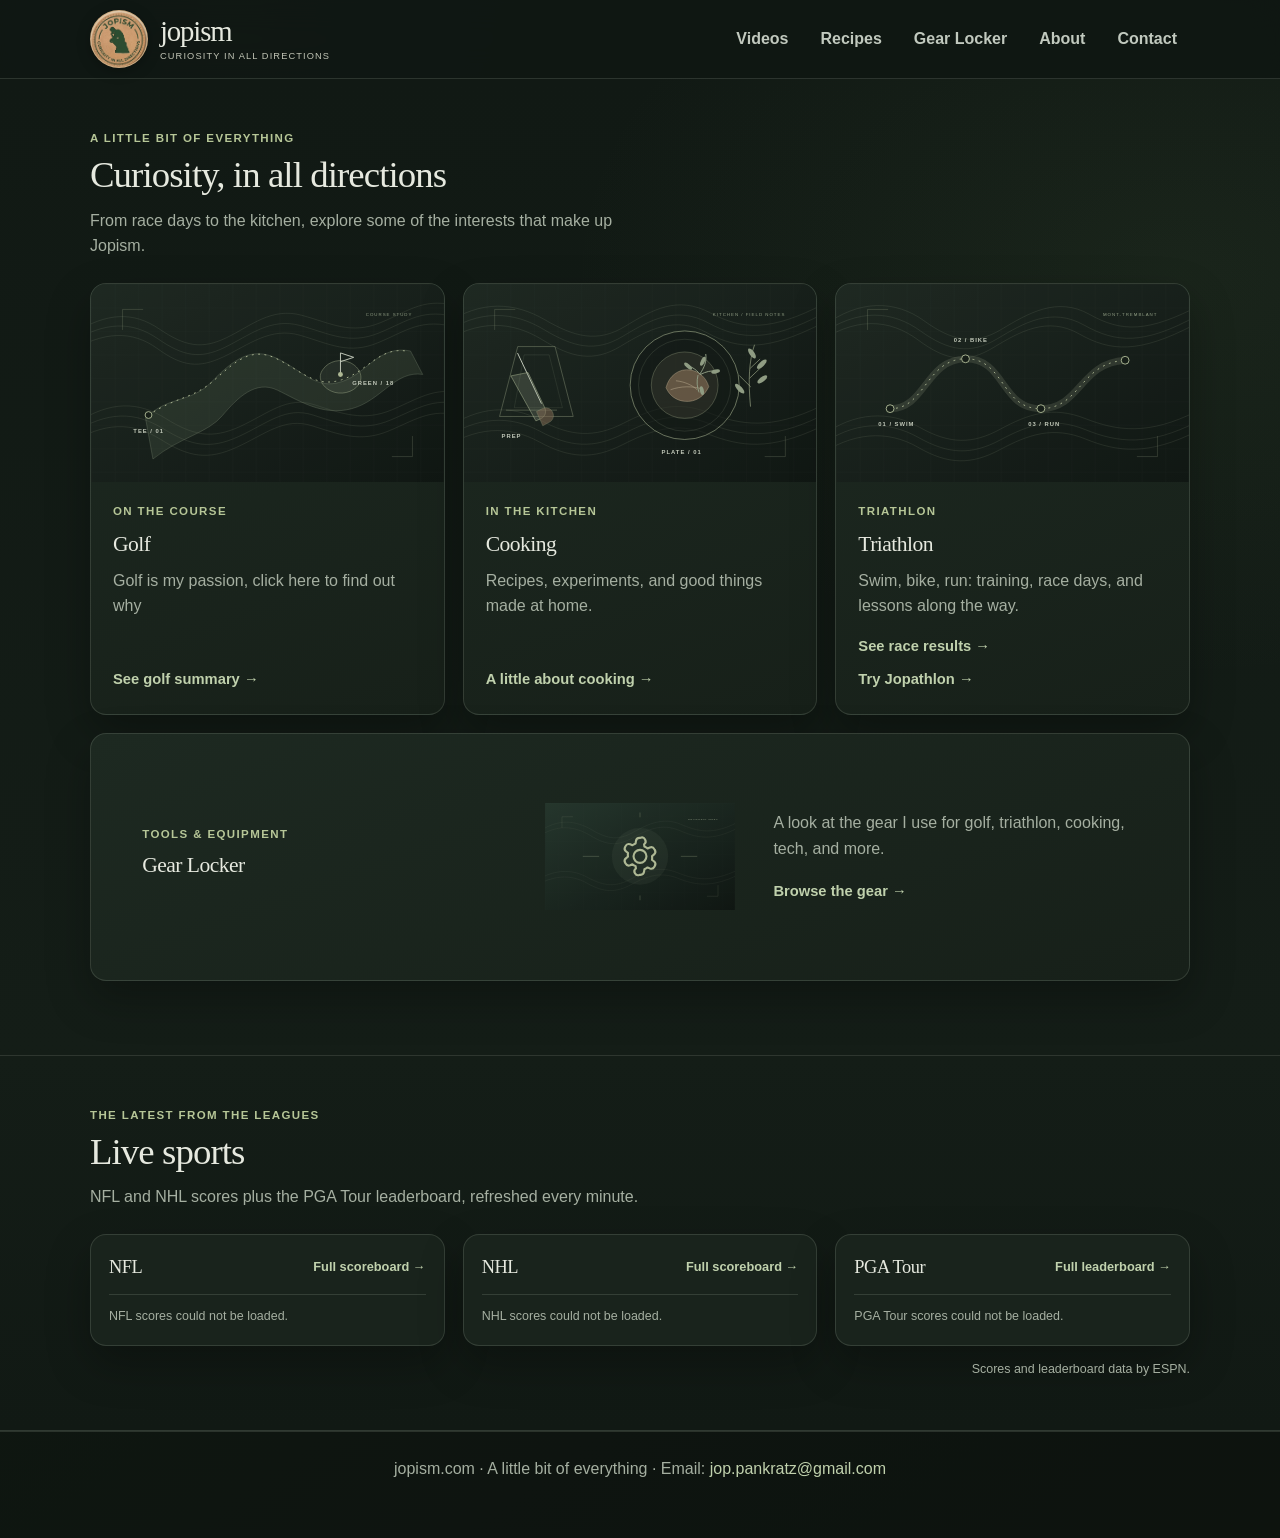
==== index.html @ b0bb4417 "u" ====
<!DOCTYPE html>
<html lang="en">
  <head>
    <meta charset="UTF-8" />
    <meta name="viewport" content="width=device-width, initial-scale=1.0" />
    <title>Jopism — A little bit of everything</title>
    <meta
      name="description"
      content="Musings, experiments, and whatever comes next from Jop."
    />
    <link rel="stylesheet" href="styles.css" />
    <link rel="icon" href="media/branding/jopism-favicon.svg" type="image/svg+xml" />
    <script src="script.js" defer></script>
  </head>
  <body>
    <a class="skip-link" href="#home">Skip to content</a>
    <header class="site-header">
      <div class="container header-inner">
        <a class="brand" href="index.html">
          <img
            class="brand-image"
            src="media/branding/jopism-mark.png"
            alt=""
          />
          <span class="brand-signature">
            <span class="brand-name">jopism</span>
            <span class="brand-byline">Curiosity in all directions</span>
          </span>
        </a>
        <nav class="top-nav" aria-label="Main navigation">
          <a href="videos.html">Videos</a>
          <a href="cookbook/index.html">Recipes</a>
          <a href="the_gear_locker.html">Gear Locker</a>
          <a href="page.html?slug=about">About</a>
          <a href="mailto:jop.pankratz@gmail.com">Contact</a>
        </nav>
      </div>
    </header>

    <main id="home">
      <section id="interests" class="section interests-section" aria-labelledby="interests-heading">
        <div class="container">
          <div class="section-heading">
            <p class="eyebrow">A little bit of everything</p>
            <h2 id="interests-heading">Curiosity, in all directions</h2>
            <p class="intro-copy">
              From race days to the kitchen, explore some of the interests that make up Jopism.
            </p>
          </div>
          <div class="interest-grid">
            <a class="interest-card interest-golf" href="#golf-activities">
              <img class="interest-card-image" src="media/interests/golf.svg" alt="" loading="lazy" decoding="async">
              <div class="interest-card-content">
                <p class="interest-label">On the course</p>
                <h3>Golf</h3>
                <p>Golf is my passion, click here to find out why</p>
                <span class="interest-link">See golf summary <span aria-hidden="true">→</span></span>
              </div>
            </a>
            <a class="interest-card interest-cooking" href="#cooking">
              <img class="interest-card-image" src="media/interests/cooking.svg" alt="" loading="lazy" decoding="async">
              <div class="interest-card-content">
                <p class="interest-label">In the kitchen</p>
                <h3>Cooking</h3>
                <p>Recipes, experiments, and good things made at home.</p>
                <span class="interest-link">A little about cooking <span aria-hidden="true">→</span></span>
              </div>
            </a>
            <article class="interest-card interest-triathlon">
              <img class="interest-card-image" src="media/interests/triathlon.svg" alt="" loading="lazy" decoding="async">
              <div class="interest-card-content">
                <p class="interest-label">Triathlon</p>
                <h3>Triathlon</h3>
                <p>Swim, bike, run: training, race days, and lessons along the way.</p>
                <div class="interest-card-actions">
                  <a class="interest-link" href="#triathlon-results">See race results <span aria-hidden="true">→</span></a>
                  <a class="interest-link" href="https://jopathlon.jopism.com/">Try Jopathlon <span aria-hidden="true">→</span></a>
                </div>
              </div>
            </article>
            <a class="interest-card interest-gear interest-gear-wide" href="the_gear_locker.html">
              <div class="interest-gear-heading">
                <p class="interest-label">Tools & equipment</p>
                <h3>Gear Locker</h3>
              </div>
              <img class="interest-card-image" src="media/interests/gear.svg" alt="" loading="lazy" decoding="async">
              <div class="interest-gear-copy">
                <p>A look at the gear I use for golf, triathlon, cooking, tech, and more.</p>
                <span class="interest-link">Browse the gear <span aria-hidden="true">→</span></span>
              </div>
            </a>
          </div>
          <div class="interest-details" aria-live="polite">
            <article id="cooking" class="interest-detail-card">
              <p class="interest-label">In the kitchen</p>
              <h3>Cooking</h3>
              <p>
                A place for recipes I enjoy, things I’m learning to make, and
                kitchen experiments worth repeating.
              </p>
              <a class="cookbook-cta" href="cookbook/index.html">
                <span class="cookbook-cta-icon" aria-hidden="true">
                  <svg viewBox="0 0 32 32" focusable="false">
                    <path d="M5 7.5c4.2-1.6 7.9-1.2 11 1.2v17c-3.1-2.4-6.8-2.8-11-1.2zM27 7.5c-4.2-1.6-7.9-1.2-11 1.2v17c3.1-2.4 6.8-2.8 11-1.2z"/>
                    <path d="M16 8.7v17"/>
                  </svg>
                </span>
                <span class="cookbook-cta-copy">
                  <strong>Browse the cookbook</strong>
                  <span>Explore recipes, ingredients, and cooking notes</span>
                </span>
                <span class="cookbook-cta-arrow" aria-hidden="true">→</span>
              </a>
                <p class="stats-source">A few snapshots from meals and kitchen experiments.</p>
              <h4>Meal photos</h4>
              <div class="meal-photo-grid" aria-label="Meal photo gallery">
                <figure>
                  <img src="media/meals/meal-01.jpg" alt="Several small dishes arranged on a black serving plate." loading="lazy" decoding="async">
                </figure>
                <figure>
                  <img src="media/meals/meal-03.jpg" alt="A small appetizer with a garnish and crisp pieces." loading="lazy" decoding="async">
                </figure>
                <figure>
                  <img src="media/meals/meal-04.jpg" alt="Fresh oysters served with lemon and sauce." loading="lazy" decoding="async">
                </figure>
                <figure>
                  <img src="media/meals/meal-05.jpg" alt="Several plated entrees prepared for a group." loading="lazy" decoding="async">
                </figure>
                <figure>
                  <img src="media/meals/meal-07.jpg" alt="A plated main course with pasta and vegetables." loading="lazy" decoding="async">
                </figure>
                <figure>
                  <img src="media/meals/meal-08.jpg" alt="An omelet cut open to show its filling." loading="lazy" decoding="async">
                </figure>
                <figure>
                  <img src="media/meals/meal-09.jpg" alt="Rows of small toast appetizers arranged on serving trays." loading="lazy" decoding="async">
                </figure>
              </div>
            </article>
            <article id="golf-activities" class="interest-detail-card">
              <p class="interest-label">Golf summary</p>
              <h3>My game</h3>
              <div class="golf-handicap" aria-label="Golf handicap">
                <span class="golf-handicap-label">Handicap Index (estimated)</span>
                <strong>8.0</strong>
              </div>
              <p class="stats-source">
                Based on the best 4 differentials from my last 12 rounds, played
                from the white tees.
              </p>
              <a class="arccos-badge" href="https://www.arccosgolf.com/" target="_blank" rel="noopener noreferrer">
                <span class="arccos-badge-label">Tracked with</span>
                <strong>Arccos Golf</strong>
                <span aria-hidden="true">→</span>
              </a>
              <p class="stats-source">
                I use Arccos smart sensors and its AI caddie on every round.
                Strokes gained (SG) compares each part of my game to a scratch
                golfer: Driving, Approach, Short game, and Putting.
              </p>
              <ul id="golf-round-list" class="golf-round-list" aria-live="polite"></ul>
              <p id="golf-round-error" class="stats-source" role="status"></p>
            </article>
            <article id="triathlon-results" class="interest-detail-card">
              <p class="interest-label">Race results</p>
              <h3>Triathlon</h3>
              <div class="race-results-grid">
                <section class="race-results-group" aria-labelledby="race-5150-heading">
                  <h4 id="race-5150-heading" class="race-results-heading">5150 Mont-Tremblant</h4>
                  <ul class="race-result-list">
                    <li class="race-result">
                      <span><strong>2026</strong> · 5150 Mont-Tremblant</span>
                      <strong>3:28:45</strong>
                    </li>
                    <li class="race-result">
                      <span><strong>2023</strong> · 5150 Mont-Tremblant</span>
                      <strong>3:20:58</strong>
                    </li>
                    <li class="race-result">
                      <span><strong>2022</strong> · 5150 Mont-Tremblant</span>
                      <strong>3:32:22</strong>
                    </li>
                    <li class="race-result">
                      <span><strong>2019</strong> · 5150 Mont-Tremblant</span>
                      <strong>3:04:39</strong>
                    </li>
                  </ul>
                </section>
                <section class="race-results-group" aria-labelledby="other-races-heading">
                  <h4 id="other-races-heading" class="race-results-heading">Other races</h4>
                  <ul class="race-result-list">
                    <li class="race-result">
                      <span><strong>2023</strong> · Ottawa Early Bird Sprint</span>
                      <strong>1:27:11</strong>
                    </li>
                    <li class="race-result">
                      <span><strong>2022</strong> · Ottawa Early Bird Sprint</span>
                      <strong>1:27:07</strong>
                    </li>
                  </ul>
                </section>
              </div>
              <p class="stats-source">
                <a href="https://sportstats.one/results/athlete/56041"
                  >View full results on Sportstats <span aria-hidden="true">→</span></a
                >
              </p>
            </article>
          </div>
        </div>
      </section>

      <section class="section sports-scores-section" aria-labelledby="sports-scores-heading">
        <div class="container">
          <div class="section-heading">
            <p class="eyebrow">The latest from the leagues</p>
            <h2 id="sports-scores-heading">Live sports</h2>
            <p class="intro-copy">NFL and NHL scores plus the PGA Tour leaderboard, refreshed every minute.</p>
          </div>
          <div class="sports-score-grid">
            <article class="sports-score-card" data-scoreboard="nfl">
              <div class="sports-score-card-heading">
                <h3>NFL</h3>
                <a href="https://www.espn.com/nfl/scoreboard" target="_blank" rel="noopener noreferrer">Full scoreboard <span aria-hidden="true">→</span></a>
              </div>
              <ul class="sports-score-list" data-score-list></ul>
              <p class="sports-score-status" data-score-status>Loading NFL scores…</p>
            </article>
            <article class="sports-score-card" data-scoreboard="nhl">
              <div class="sports-score-card-heading">
                <h3>NHL</h3>
                <a href="https://www.espn.com/nhl/scoreboard" target="_blank" rel="noopener noreferrer">Full scoreboard <span aria-hidden="true">→</span></a>
              </div>
              <ul class="sports-score-list" data-score-list></ul>
              <p class="sports-score-status" data-score-status>Loading NHL scores…</p>
            </article>
            <article class="sports-score-card" data-scoreboard="pga">
              <div class="sports-score-card-heading">
                <h3>PGA Tour</h3>
                <a href="https://www.espn.com/golf/leaderboard" target="_blank" rel="noopener noreferrer">Full leaderboard <span aria-hidden="true">→</span></a>
              </div>
              <ul class="sports-score-list" data-score-list></ul>
              <p class="sports-score-status" data-score-status>Loading PGA Tour leaderboard…</p>
            </article>
          </div>
          <p class="sports-scores-attribution">Scores and leaderboard data by ESPN.</p>
        </div>
      </section>

    </main>

    <footer id="contact" class="site-footer">
      <div class="container footer-inner">
        <p>jopism.com · A little bit of everything · Email: <a href="mailto:jop.pankratz@gmail.com">jop.pankratz@gmail.com</a></p>
      </div>
    </footer>
  </body>
</html>
---- styles.css ----
:root {
  --bg: #eef1ee;
  --bg-alt: #e5eae5;
  --panel: #ffffff;
  --panel-soft: #f5f7f5;
  --text: #1b2920;
  --muted: #536257;
  --primary: #187a35;
  --primary-strong: #105f29;
  --accent: #2d913f;
  --border: rgba(35, 68, 42, 0.16);
  --shadow: 0 16px 36px rgba(31, 48, 35, 0.1);
}

* {
  box-sizing: border-box;
}

html {
  scroll-behavior: smooth;
}

@media (prefers-reduced-motion: reduce) {
  html {
    scroll-behavior: auto;
  }

  *,
  *::before,
  *::after {
    animation-duration: 0.01ms !important;
    animation-iteration-count: 1 !important;
    scroll-behavior: auto !important;
    transition-duration: 0.01ms !important;
  }
}

body {
  isolation: isolate;
  margin: 0;
  font-family: Arial, Helvetica, sans-serif;
  background:
    radial-gradient(ellipse at 12% 5%, rgba(65, 143, 77, 0.1), transparent 32rem),
    radial-gradient(ellipse at 92% 42%, rgba(58, 126, 70, 0.07), transparent 34rem),
    linear-gradient(145deg, #f3f5f2 0%, #e9eee9 52%, #f2f4f1 100%);
  color: var(--text);
  line-height: 1.6;
}

body::before {
  animation: ambient-drift 36s ease-in-out infinite alternate;
  background-image:
    linear-gradient(rgba(35, 89, 47, 0.025) 1px, transparent 1px),
    linear-gradient(90deg, rgba(35, 89, 47, 0.025) 1px, transparent 1px),
    radial-gradient(ellipse at 70% 15%, rgba(78, 155, 74, 0.07), transparent 38%);
  background-size: 48px 48px, 48px 48px, 100% 100%;
  content: "";
  inset: 0;
  pointer-events: none;
  position: fixed;
  z-index: -1;
}

@keyframes ambient-drift {
  from {
    transform: translate3d(-1%, -1%, 0);
  }

  to {
    transform: translate3d(1%, 1%, 0);
  }
}

:focus-visible {
  outline: 3px solid var(--accent);
  outline-offset: 3px;
}

.skip-link {
  background: var(--accent);
  border-radius: 8px;
  color: #1a1a1a;
  font-weight: 700;
  left: 12px;
  padding: 10px 14px;
  position: fixed;
  top: 12px;
  transform: translateY(-160%);
  z-index: 20;
}

.skip-link:focus {
  transform: translateY(0);
}

img {
  max-width: 100%;
  display: block;
}

.container {
  width: min(1100px, calc(100% - 32px));
  margin: 0 auto;
}

.site-header {
  background: rgba(247, 249, 247, 0.94);
  border-bottom: 1px solid var(--border);
  position: sticky;
  top: 0;
  backdrop-filter: blur(16px);
  z-index: 10;
}

.header-inner {
  align-items: center;
  display: flex;
  flex-direction: column;
  gap: 2px;
  justify-content: center;
  padding: 10px 0 6px;
}

.eyebrow {
  margin: 0 0 6px;
  color: var(--accent);
  text-transform: uppercase;
  letter-spacing: 0.12em;
  font-size: 0.72rem;
  font-weight: 700;
}

h1,
h2,
h3,
p {
  margin-top: 0;
}

h1 {
  margin-bottom: 0;
  font-size: clamp(2rem, 5vw, 3rem);
}

.top-nav {
  display: flex;
  gap: 8px;
  flex-wrap: wrap;
  justify-content: center;
}

.top-nav a {
  align-items: center;
  color: var(--muted);
  display: inline-flex;
  min-height: 44px;
  padding: 4px 12px;
  text-decoration: none;
  font-weight: 600;
  transition: background-color 180ms ease, color 180ms ease;
}

.top-nav a:hover,
.top-nav a[aria-current="page"] {
  background: rgba(36, 132, 56, 0.09);
  border-radius: 999px;
  color: var(--primary);
}

.brand {
  align-items: center;
  display: inline-flex;
  gap: 12px;
  justify-content: center;
  text-decoration: none;
}

.brand-image {
  border: 1px solid rgba(36, 132, 56, 0.28);
  border-radius: 9px;
  box-shadow: 0 0 24px rgba(36, 132, 56, 0.12);
  height: 48px;
  object-fit: cover;
  object-position: center 38%;
  width: 116px;
}

.brand-signature {
  align-items: flex-start;
  display: flex;
  flex-direction: column;
}

.brand-name {
  color: var(--text);
  font-family: Georgia, "Times New Roman", serif;
  font-size: 1.9rem;
  line-height: 1.05;
}

.brand-byline {
  color: var(--primary);
  font-size: 0.58rem;
  letter-spacing: 0.16em;
  line-height: 1.3;
}

.top-nav a:focus-visible {
  color: var(--text);
}

.hero {
  padding: 72px 0 40px;
}

.hero-inner {
  display: grid;
  place-items: center;
}

.hero-copy {
  max-width: 760px;
  text-align: center;
  background: rgba(255, 255, 255, 0.82);
  border: 1px solid var(--border);
  border-radius: 22px;
  padding: 34px 28px;
  box-shadow: var(--shadow);
}

.tag {
  color: var(--primary);
  font-weight: 700;
  text-transform: uppercase;
  letter-spacing: 0.1em;
  font-size: 0.78rem;
}

.hero-copy h2 {
  font-size: clamp(2.2rem, 5vw, 4rem);
  line-height: 1.08;
  margin-bottom: 14px;
}

.hero-copy p {
  color: var(--muted);
  font-size: 1.08rem;
}

.hero-actions {
  display: flex;
  justify-content: center;
  gap: 14px;
  flex-wrap: wrap;
  margin-top: 26px;
}

.button {
  display: inline-block;
  text-decoration: none;
  font-weight: 700;
  border-radius: 999px;
  padding: 14px 22px;
  transition: 0.2s ease;
}

.button.primary {
  background: var(--accent);
  color: #1a1a1a;
}

.button.secondary {
  background: transparent;
  color: var(--text);
  border: 1px solid var(--border);
}

.button:hover {
  transform: translateY(-1px);
}

.section {
  padding: 50px 0;
}

.section.alt {
  background: rgba(220, 227, 221, 0.52);
}

.interests-section {
  background:
    radial-gradient(ellipse at 92% 20%, rgba(99, 151, 75, 0.09), transparent 38rem),
    #f5f7f3;
}

.home-about-card {
  align-items: center;
  background:
    radial-gradient(ellipse at 0% 50%, rgba(54, 145, 66, 0.1), transparent 54%),
    linear-gradient(135deg, #ffffff, #f5f8f5);
  border: 1px solid var(--border);
  border-radius: 20px;
  box-shadow: var(--shadow);
  display: grid;
  gap: clamp(24px, 5vw, 56px);
  grid-template-columns: minmax(140px, 210px) minmax(0, 1fr);
  overflow: hidden;
  padding: clamp(22px, 4vw, 40px);
}

.home-about-card .about-portrait {
  justify-self: center;
  max-width: 210px;
  width: 100%;
}

.home-about-copy h1 {
  font-size: clamp(2rem, 4vw, 3rem);
  line-height: 1.1;
  margin: 0 0 18px;
}

.home-about-copy > p:not(.eyebrow) {
  color: var(--muted);
}

.home-about-copy .interest-link {
  display: inline-block;
  margin-top: 4px;
}

.section-heading {
  margin-bottom: 24px;
}

.section-heading h3 {
  font-size: clamp(1.5rem, 3vw, 2.3rem);
  margin-bottom: 0;
}

.category-grid,
.post-grid {
  display: grid;
  grid-template-columns: repeat(auto-fit, minmax(220px, 1fr));
  gap: 20px;
}

.interest-grid {
  display: grid;
  grid-template-columns: repeat(3, minmax(0, 1fr));
  gap: 18px;
}

.interest-card {
  --interest-accent: #31864a;
  background: linear-gradient(160deg, #fff, #edf5ee);
  border: 1px solid color-mix(in srgb, var(--interest-accent) 24%, white);
  border-radius: 16px;
  box-shadow: var(--shadow);
  color: var(--text);
  display: flex;
  flex-direction: column;
  min-height: 370px;
  overflow: hidden;
  position: relative;
  text-decoration: none;
  transition: border-color 200ms ease, box-shadow 200ms ease, transform 200ms ease;
  animation: tile-arrive 520ms both;
}

.interest-golf {
  --interest-accent: #b58436;
  background: linear-gradient(160deg, #fffefa, #f7f0e3);
}

.interest-cooking {
  --interest-accent: #526cb2;
  background: linear-gradient(160deg, #fff, #edf1fa);
}

.interest-triathlon {
  --interest-accent: #31864a;
  animation-delay: 140ms;
}

.interest-golf {
  animation-delay: 70ms;
}

.interest-cooking {
  animation-delay: 140ms;
}

.interest-gear-wide {
  align-items: center;
  flex-direction: row;
  grid-column: 1 / -1;
  gap: clamp(18px, 3vw, 42px);
  min-height: 210px;
  padding: 28px clamp(24px, 4vw, 52px);
}

.interest-gear-wide .interest-card-image {
  aspect-ratio: 1;
  flex: 0 0 clamp(120px, 16vw, 190px);
  max-width: 190px;
  object-fit: contain;
}

.interest-gear-heading,
.interest-gear-copy {
  flex: 1;
  min-width: 0;
}

.interest-gear-heading h3 {
  font-size: clamp(1.6rem, 3vw, 2.35rem);
  margin: 0;
}

.interest-gear-copy > p {
  color: var(--muted);
  margin-bottom: 16px;
}

.interest-gear .interest-label {
  margin-bottom: 8px;
}

.interest-card-actions {
  display: grid;
  gap: 10px;
  margin-top: auto;
}

.interest-card-actions .interest-link {
  margin-top: 0;
}

.interest-card:hover {
  border-color: var(--interest-accent);
  box-shadow: 0 20px 42px rgba(31, 48, 35, 0.14), 0 0 22px rgba(35, 132, 55, 0.08);
  transform: translateY(-4px);
}

.interest-card-image {
  aspect-ratio: 16 / 9;
  background: color-mix(in srgb, var(--interest-accent) 12%, white);
  display: block;
  object-fit: cover;
  transition: transform 300ms ease;
  width: 100%;
}

.interest-gear {
  --interest-accent: #238451;
  background: linear-gradient(160deg, #fff, #e8f2ec);
}

.interest-gear .interest-card-image {
  background: transparent;
  object-fit: contain;
}

.interest-card:hover .interest-card-image {
  transform: scale(1.025);
}

.interest-card-content {
  display: flex;
  flex: 1;
  flex-direction: column;
  padding: 20px 22px 22px;
}

.interest-label {
  color: var(--interest-accent, var(--accent));
  font-size: 0.72rem;
  font-weight: 700;
  letter-spacing: 0.12em;
  margin-bottom: 10px;
  text-transform: uppercase;
}

.interest-card h3 {
  font-size: 1.35rem;
  line-height: 1.25;
  margin-bottom: 10px;
}

.interest-card > p:not(.interest-label) {
  color: var(--muted);
  margin-bottom: 18px;
}

.interest-note,
.interest-link {
  font-size: 0.92rem;
  font-weight: 700;
  margin-top: auto;
}

.interest-note {
  color: var(--muted);
}

.interest-link {
  color: var(--interest-accent, var(--primary));
  text-decoration: none;
}

.interest-link:hover {
  color: var(--accent);
}

.interest-details {
  display: grid;
  gap: 18px;
  grid-template-columns: repeat(auto-fit, minmax(min(100%, 360px), 1fr));
  margin-top: 24px;
}

.sports-scores-section {
  background: rgba(229, 234, 229, 0.7);
  border-block: 1px solid var(--border);
  scroll-margin-top: 120px;
}

.sports-score-grid {
  display: grid;
  gap: 18px;
  grid-template-columns: repeat(3, minmax(0, 1fr));
}

.sports-score-card {
  background: var(--panel);
  border: 1px solid var(--border);
  border-radius: 16px;
  box-shadow: var(--shadow);
  min-width: 0;
  padding: 18px;
}

.sports-score-card-heading {
  align-items: center;
  border-bottom: 1px solid var(--border);
  display: flex;
  gap: 12px;
  justify-content: space-between;
  padding-bottom: 12px;
}

.sports-score-card-heading h3 {
  font-size: 1.15rem;
  margin: 0;
}

.sports-score-card-heading a {
  color: var(--primary-strong);
  font-size: 0.8rem;
  font-weight: 700;
  text-decoration: none;
  white-space: nowrap;
}

.sports-score-card-heading a:hover {
  text-decoration: underline;
}

.sports-score-list {
  list-style: none;
  margin: 0;
  padding: 0;
}

.sports-game {
  border-bottom: 1px solid var(--border);
  padding: 12px 0 10px;
}

.sports-team-score,
.sports-player-score {
  align-items: baseline;
  display: flex;
  font-size: 0.9rem;
  gap: 8px;
  justify-content: space-between;
  line-height: 1.4;
  padding: 3px 0;
}

.sports-team-score span,
.sports-player-score span {
  min-width: 0;
  overflow-wrap: anywhere;
}

.sports-team-score strong,
.sports-player-score strong {
  font-size: 1rem;
  font-variant-numeric: tabular-nums;
}

.sports-event-status,
.sports-score-status,
.sports-scores-attribution {
  color: var(--muted);
  font-size: 0.78rem;
}

.sports-event-status {
  margin: 6px 0 0;
}

.sports-game.is-live .sports-event-status::before,
.sports-score-card.is-live .sports-score-card-heading h3::after {
  background: #c13b32;
  border-radius: 50%;
  content: "";
  display: inline-block;
  height: 0.55em;
  margin-right: 6px;
  vertical-align: 0.02em;
  width: 0.55em;
}

.sports-score-status {
  margin: 12px 0 0;
  min-height: 1.25em;
}

.sports-scores-attribution {
  margin: 14px 0 0;
  text-align: right;
}

.interest-detail-card {
  background:
    radial-gradient(circle at 100% 0%, rgba(47, 142, 62, 0.06), transparent 30rem),
    rgba(255, 255, 255, 0.94);
  border: 1px solid var(--border);
  border-radius: 16px;
  display: none;
  min-width: 0;
  padding: 22px;
}

.interest-detail-card:target {
  display: block;
}

.interest-detail-card h3 {
  font-size: 1.35rem;
  line-height: 1.25;
  margin: 0 0 14px;
}

.cookbook-cta {
  align-items: center;
  background: linear-gradient(120deg, var(--primary), var(--primary-strong));
  border: 1px solid var(--primary-strong);
  border-radius: 14px;
  box-shadow: 0 10px 22px rgba(24, 122, 53, 0.16);
  color: #fff;
  display: flex;
  gap: 14px;
  margin: 20px 0;
  min-height: 82px;
  padding: 15px 18px;
  text-decoration: none;
  transition: box-shadow 180ms ease, transform 180ms ease, background-color 180ms ease;
}

.cookbook-cta:hover {
  box-shadow: 0 14px 28px rgba(24, 122, 53, 0.24);
  color: #fff;
  transform: translateY(-2px);
}

.cookbook-cta-icon {
  align-items: center;
  background: rgba(255, 255, 255, 0.16);
  border-radius: 11px;
  display: flex;
  flex: 0 0 48px;
  height: 48px;
  justify-content: center;
}

.cookbook-cta-icon svg {
  fill: none;
  height: 29px;
  stroke: currentColor;
  stroke-linecap: round;
  stroke-linejoin: round;
  stroke-width: 1.8;
  width: 29px;
}

.cookbook-cta-copy {
  display: flex;
  flex: 1;
  flex-direction: column;
  gap: 3px;
}

.cookbook-cta-copy strong {
  font-size: 1.05rem;
}

.cookbook-cta-copy > span {
  color: rgba(255, 255, 255, 0.84);
  font-size: 0.88rem;
}

.cookbook-cta-arrow {
  font-size: 1.5rem;
  font-weight: 700;
  transition: transform 180ms ease;
}

.cookbook-cta:hover .cookbook-cta-arrow {
  transform: translateX(4px);
}

.meal-photo-grid {
  display: grid;
  gap: 12px;
  grid-template-columns: repeat(auto-fit, minmax(min(100%, 220px), 1fr));
  margin-top: 18px;
}

.kitchen-gear-grid {
  display: grid;
  gap: 12px;
  grid-template-columns: repeat(auto-fit, minmax(min(100%, 220px), 1fr));
  margin-top: 18px;
}

.meal-photo-grid figure,
.kitchen-gear-grid figure {
  margin: 0;
  min-width: 0;
}

.meal-photo-grid img {
  border: 1px solid var(--border);
  border-radius: 12px;
  display: block;
  aspect-ratio: 1;
  height: auto;
  object-fit: cover;
  width: 100%;
}

.kitchen-gear-heading {
  align-items: center;
  display: flex;
  gap: 16px;
  justify-content: space-between;
  margin-top: 20px;
}

.kitchen-gear-heading h4 {
  margin: 0;
}

.kitchen-gear-grid img {
  aspect-ratio: 1;
  background: #fff;
  border: 1px solid var(--border);
  border-radius: 12px;
  display: block;
  height: auto;
  object-fit: contain;
  padding: 8px;
  width: 100%;
}

.kitchen-gear-grid .kitchen-gear-grill img {
  background: #d8d3c7;
  padding: 12px;
}

.kitchen-gear-grid figcaption {
  color: var(--muted);
  font-size: 0.9rem;
  margin-top: 8px;
}

.kitchen-brand-link {
  display: inline-flex;
  flex: 0 0 auto;
}

.kitchen-brand-logo {
  display: block;
  height: auto;
  max-width: 160px;
  width: 32vw;
}

.kitchen-gear-grid a,
.kitchen-gear-list a {
  color: var(--primary);
}

.kitchen-gear-list {
  margin-bottom: 20px;
}

.race-results-grid {
  display: grid;
  gap: 24px;
  grid-template-columns: repeat(2, minmax(0, 1fr));
}

.race-results-heading {
  color: var(--text);
  font-size: 1rem;
  margin: 0 0 6px;
}

.race-result-list {
  list-style: none;
  margin: 0;
  padding: 0;
}

.race-result {
  align-items: baseline;
  border-bottom: 1px solid var(--border);
  display: flex;
  gap: 12px;
  justify-content: space-between;
  padding: 9px 0;
}

.race-result:last-child {
  border-bottom: 0;
}

.platform-list {
  list-style: none;
  margin: 16px 0 0;
  padding: 0;
}

.platform-list li {
  align-items: baseline;
  border-bottom: 1px solid var(--border);
  display: flex;
  flex-wrap: wrap;
  gap: 4px 12px;
  justify-content: space-between;
  padding: 10px 0;
}

.platform-list li:last-child {
  border-bottom: 0;
}

.platform-list a {
  color: var(--primary);
  font-weight: 700;
  text-decoration: none;
}

.platform-list a:hover {
  text-decoration: underline;
}

.platform-list li > span {
  color: var(--muted);
  font-size: 0.9rem;
}

.golf-round-list {
  display: grid;
  gap: 14px;
  grid-column: 1 / -1;
  list-style: none;
  margin: 0;
  padding: 0;
}

#golf-activities {
  grid-column: 1 / -1;
}

.golf-round {
  align-items: center;
  background: #fff;
  border: 1px solid var(--border);
  border-radius: 8px;
  box-shadow: 0 5px 16px rgba(31, 48, 35, 0.055);
  display: grid;
  gap: 22px;
  grid-template-columns: 150px minmax(180px, 1fr) minmax(340px, 1.2fr);
  min-width: 0;
  padding: 16px 22px 12px;
}

.golf-round-score-panel {
  align-items: flex-start;
  display: flex;
  gap: 12px;
}

.golf-round-score {
  color: #59606a;
  font-size: clamp(3.4rem, 5vw, 4.5rem);
  font-style: italic;
  font-weight: 700;
  letter-spacing: -0.08em;
  line-height: 1;
}

.golf-round-to-par {
  border: 1px solid #c4d0d9;
  border-radius: 3px;
  color: #91a1ae;
  font-size: 0.78rem;
  line-height: 1.4;
  margin-top: 2px;
  padding: 2px 5px;
}

.golf-round-details {
  min-width: 0;
}

.golf-round-course {
  color: #515b68;
  display: block;
  font-size: clamp(1.08rem, 1.7vw, 1.4rem);
  line-height: 1.25;
  overflow-wrap: anywhere;
}

.golf-round-meta {
  color: #a3b4c1;
  font-size: 0.8rem;
  margin: 3px 0 0;
}

.golf-round-stats {
  min-width: 0;
}

.golf-round-chart {
  display: block;
  height: 96px;
  overflow: visible;
  width: 100%;
}

.golf-chart-baseline {
  stroke: #aabac6;
  stroke-dasharray: 2 4;
  stroke-width: 1.5;
}

.golf-chart-segment {
  fill: none;
  stroke-width: 2;
}

.golf-chart-segment.is-positive,
.golf-chart-marker.is-positive {
  stroke: #43b534;
}

.golf-chart-segment.is-negative,
.golf-chart-marker.is-negative {
  stroke: #ff5555;
}

.golf-chart-marker {
  fill: #fff;
  stroke-width: 2;
}

.golf-chart-marker.is-neutral {
  stroke: #93a1ab;
}

.golf-chart-badge {
  fill: #fff;
  filter: drop-shadow(0 1px 3px rgba(0, 0, 0, 0.2));
}

.golf-chart-badge-text {
  font-size: 12px;
  font-weight: 600;
  text-anchor: middle;
}

.golf-chart-badge-text.is-positive {
  fill: #43b534;
}

.golf-chart-badge-text.is-negative {
  fill: #ff5555;
}

.golf-chart-badge-text.is-neutral {
  fill: #71808c;
}

.golf-round-category-labels {
  color: #a3b4c1;
  display: grid;
  font-size: 0.82rem;
  grid-template-columns: repeat(4, minmax(0, 1fr));
  text-align: center;
}

.golf-handicap {
  align-items: baseline;
  background: rgba(36, 132, 56, 0.07);
  border: 1px solid rgba(36, 132, 56, 0.2);
  border-radius: 12px;
  display: flex;
  flex-wrap: wrap;
  gap: 4px 10px;
  margin: 0 0 14px;
  padding: 12px 14px;
}

.arccos-badge {
  align-items: center;
  background: #1b2920;
  border-radius: 999px;
  color: #fff;
  display: inline-flex;
  gap: 8px;
  margin: 0 0 10px;
  padding: 7px 16px;
  text-decoration: none;
}

.arccos-badge-label {
  color: #a9c9b0;
  font-size: 0.78rem;
}

.arccos-badge:hover {
  background: var(--primary-strong);
}

.golf-handicap-label {
  color: var(--muted);
  font-size: 0.9rem;
  font-weight: 700;
}

.golf-handicap > strong {
  color: var(--accent);
  font-size: 1.25rem;
}

.golf-handicap-method {
  color: var(--muted);
  flex-basis: 100%;
  font-size: 0.8rem;
  line-height: 1.45;
}

.race-result > :last-child {
  color: var(--accent);
  flex: 0 0 auto;
  white-space: nowrap;
}

.stats-source {
  color: var(--muted);
  font-size: 0.9rem;
}

.stats-source {
  margin: 14px 0 0;
}

.stats-source a {
  color: var(--primary);
}

.category-card,
.post-card {
  background: linear-gradient(145deg, #ffffff, #f1f5f1);
  border: 1px solid var(--border);
  border-radius: 16px;
  padding: 20px;
  box-shadow: var(--shadow);
}

.category-card {
  display: flex;
  align-items: center;
  justify-content: center;
  min-height: 120px;
  font-weight: 700;
  font-size: 1.05rem;
}

.post-card {
  animation: tile-arrive 520ms both;
  overflow: hidden;
  position: relative;
  transition: border-color 200ms ease, box-shadow 200ms ease, transform 200ms ease;
}

.post-card::before {
  background: linear-gradient(90deg, var(--primary), transparent);
  content: "";
  height: 2px;
  inset: 0 25% auto 0;
  opacity: 0.65;
  position: absolute;
}

.post-card:nth-child(3n + 2)::before {
  background: linear-gradient(90deg, var(--accent), transparent);
  inset-inline: 12% 0;
}

.post-card:nth-child(3n)::before {
  background: linear-gradient(90deg, #81b989, transparent);
  inset-inline: 0 12%;
}

.post-card:nth-child(1) {
  animation-delay: 40ms;
}

.post-card:nth-child(2) {
  animation-delay: 100ms;
}

.post-card:nth-child(3) {
  animation-delay: 160ms;
}

.post-card:hover {
  border-color: rgba(30, 126, 52, 0.38);
  box-shadow: 0 20px 46px rgba(31, 48, 35, 0.15), 0 0 20px rgba(35, 132, 55, 0.07);
  transform: translateY(-4px);
}

@keyframes tile-arrive {
  from {
    opacity: 0;
    transform: translateY(14px);
  }

  to {
    opacity: 1;
    transform: translateY(0);
  }
}

.post-card .thumb {
  height: 170px;
  border-radius: 14px;
  margin-bottom: 16px;
  background:
    radial-gradient(circle at 76% 24%, rgba(255, 255, 255, 0.76), transparent 12%),
    linear-gradient(135deg, #398c4b, #a8d29c 48%, #26713b);
  display: grid;
  place-items: center;
  color: #102b18;
  font-size: 1.2rem;
  font-weight: 800;
  overflow: hidden;
  position: relative;
}

.post-card h4 {
  margin: 0 0 8px;
  font-size: 1.2rem;
}

.post-card p {
  margin: 0;
  color: var(--muted);
}

.site-footer {
  border-top: 1px solid var(--border);
  padding: 24px 0 40px;
}

.footer-inner {
  color: var(--muted);
  text-align: center;
}

@media (max-width: 640px) {
  .home-about-card {
    gap: 20px;
    grid-template-columns: minmax(0, 1fr);
  }

  .home-about-card .about-portrait {
    max-width: 170px;
  }

  .header-inner {
    align-items: center;
    flex-direction: column;
    gap: 2px;
    justify-content: center;
    padding: 8px 0 4px;
  }

  .top-nav {
    gap: 2px;
    width: 100%;
  }

  .top-nav a {
    padding-inline: 9px;
  }

  .brand-image {
    height: 42px;
    width: 94px;
  }

  .brand-name {
    font-size: 1.7rem;
  }

  .hero {
    padding: 40px 0 24px;
  }

  .hero-copy {
    padding: 26px 20px;
  }

  .section {
    padding: 36px 0;
  }

  .interest-card {
    min-height: 0;
  }

  .interest-card-image {
    aspect-ratio: 16 / 8;
  }

  .interest-gear-wide {
    flex-direction: column;
    gap: 10px;
    grid-column: auto;
    padding: 22px;
  }

  .interest-gear-wide .interest-card-image {
    aspect-ratio: 1;
    flex: initial;
    max-width: 150px;
    width: 100%;
  }

  .interest-gear-heading,
  .interest-gear-copy {
    flex: initial;
    text-align: center;
  }

  .interest-grid {
    grid-template-columns: minmax(0, 1fr);
  }

  .post-grid,
  .category-grid {
    grid-template-columns: minmax(0, 1fr);
    gap: 14px;
  }

  .post-card {
    min-height: 0;
  }

  .race-result {
    align-items: flex-start;
    font-size: 0.9rem;
  }

  .race-results-grid {
    grid-template-columns: minmax(0, 1fr);
    gap: 18px;
  }

  .sports-score-grid {
    grid-template-columns: minmax(0, 1fr);
  }

  .interest-detail-card {
    padding: 18px;
  }

  .button {
    min-height: 44px;
    padding: 11px 18px;
  }
}

@media (min-width: 641px) and (max-width: 900px) {
  .sports-score-grid {
    grid-template-columns: repeat(2, minmax(0, 1fr));
  }

  .golf-round {
    gap: 12px;
    grid-template-columns: 118px minmax(150px, 1fr);
    padding-inline: 16px;
  }

  .golf-round-stats {
    grid-column: 1 / -1;
  }
}

@media (max-width: 640px) {
  .golf-round {
    gap: 8px 12px;
    grid-template-columns: 94px minmax(0, 1fr);
    padding: 12px 12px 10px;
  }

  .golf-round-score-panel {
    gap: 6px;
  }

  .golf-round-score {
    font-size: 3.35rem;
  }

  .golf-round-to-par {
    font-size: 0.68rem;
    padding: 1px 4px;
  }

  .golf-round-course {
    font-size: 1rem;
  }

  .golf-round-meta {
    font-size: 0.72rem;
  }

  .golf-round-stats {
    grid-column: 1 / -1;
  }

  .golf-round-chart {
    height: 88px;
  }

  .golf-round-category-labels {
    font-size: 0.72rem;
  }
}

.hero-copy h1 {
  font-size: clamp(2.2rem, 5vw, 4rem);
  line-height: 1.08;
  margin: 0 0 14px;
}

.section-heading h2 {
  font-size: clamp(1.5rem, 3vw, 2.3rem);
  margin-bottom: 0;
}

.intro-copy {
  color: var(--muted);
  margin: 10px 0 0;
}

.post-card {
  display: flex;
  flex-direction: column;
  min-height: 250px;
}

.post-card h3 {
  font-size: 1.2rem;
  line-height: 1.35;
  margin: 0 0 10px;
}

.post-card h3 a,
.post-card .text-link,
.section-action a,
.footer-inner a,
.back-link a,
.article-content a {
  color: var(--primary);
  text-decoration: none;
}

.post-card h3 a:hover,
.post-card .text-link:hover,
.section-action a:hover,
.footer-inner a:hover,
.back-link a:hover,
.article-content a:hover {
  text-decoration: underline;
}

.post-card .post-meta,
.post-meta {
  color: var(--accent);
  font-size: 0.82rem;
  font-weight: 700;
  margin: 0 0 10px;
}

.post-card .text-link {
  font-weight: 700;
  margin-top: auto;
  padding-top: 18px;
}

.section-action {
  margin: 24px 0 0;
  text-align: right;
  font-weight: 700;
}

.category-card {
  color: var(--text);
  text-decoration: none;
}

a.category-card:hover {
  border-color: var(--primary);
  transform: translateY(-2px);
}

.search-label {
  display: block;
  font-weight: 700;
  margin-bottom: 8px;
}

.search-input {
  background: var(--panel);
  border: 1px solid var(--border);
  border-radius: 10px;
  color: var(--text);
  font: inherit;
  margin-bottom: 24px;
  max-width: 520px;
  padding: 12px 14px;
  width: 100%;
}

.search-input:focus {
  border-color: var(--primary);
  outline: 2px solid rgba(36, 132, 56, 0.24);
}

.category-filter {
  color-scheme: light;
}

.results-status {
  color: var(--muted);
  font-size: 0.92rem;
  min-height: 1.5em;
  margin: -12px 0 18px;
}

.empty-state {
  color: var(--muted);
  grid-column: 1 / -1;
  padding: 20px 0;
}

.article-container {
  max-width: 820px;
}

.about-article-container {
  max-width: 980px;
}

.article-card {
  background: rgba(255, 255, 255, 0.88);
  border: 1px solid var(--border);
  border-radius: 22px;
  box-shadow: var(--shadow);
  padding: clamp(22px, 5vw, 44px);
}

.article-card h1 {
  font-size: clamp(2rem, 5vw, 3.4rem);
  line-height: 1.1;
  margin: 0 0 28px;
}

.about-page-layout {
  align-items: start;
  display: grid;
  gap: clamp(28px, 4vw, 40px);
  grid-template-columns: minmax(260px, 300px) minmax(0, 1fr);
}

.about-portrait {
  background: rgba(40, 89, 49, 0.055);
  border: 1px solid var(--border);
  border-radius: 16px;
  justify-self: center;
  margin: 0;
  overflow: hidden;
  width: 100%;
}

.about-portrait img {
  height: auto;
  width: 100%;
}

.about-article-card > .post-meta,
.about-article-card > h1 {
  text-align: center;
}

.about-article-card > h1 {
  margin-bottom: 34px;
}

.about-page-layout .article-content > :last-child {
  margin-bottom: 0;
}

.video-page-card h2 {
  font-size: clamp(1.4rem, 4vw, 2rem);
  line-height: 1.2;
  margin: 0 0 10px;
}

.video-page-card p {
  color: var(--muted);
}

.video-page-card .video-frame {
  margin: 24px 0 18px;
  max-width: none;
}

.video-source-link {
  color: var(--primary);
  text-decoration: none;
}

.video-source-link:hover {
  text-decoration: underline;
}

.article-content {
  color: var(--text);
  font-size: 1.08rem;
  line-height: 1.8;
  overflow-wrap: anywhere;
  white-space: pre-line;
}

.article-content img {
  border-radius: 12px;
  height: auto;
  margin: 20px 0;
  max-width: 100%;
}

.article-content blockquote {
  border-left: 3px solid var(--accent);
  color: var(--muted);
  margin: 24px 0;
  padding-left: 20px;
}

.back-link {
  margin: 0 0 18px;
  font-weight: 700;
}

.comments {
  border-top: 1px solid var(--border);
  margin-top: 36px;
  padding-top: 26px;
}

.comments h2 {
  font-size: 1.5rem;
}

.comment {
  border-left: 2px solid var(--border);
  margin: 20px 0 0;
  padding-left: 18px;
}

.video-frame {
  aspect-ratio: 16 / 9;
  margin: 24px 0;
  max-width: 720px;
}

.video-frame iframe {
  border: 0;
  border-radius: 12px;
  height: 100%;
  width: 100%;
}

.video-page-card .video-frame.video-frame-portrait {
  aspect-ratio: auto;
  margin-inline: auto;
  max-width: 360px;
}

.video-frame-portrait video {
  background: #000;
  border-radius: 12px;
  display: block;
  max-height: 75vh;
  width: 100%;
}

.embed-link {
  background: rgba(40, 89, 49, 0.055);
  border: 1px solid var(--border);
  border-radius: 12px;
  display: inline-block;
  padding: 12px 16px;
}

.loading-message,
.error-message {
  color: var(--muted);
}

.media-fallback {
  color: var(--muted);
  font-size: 0.9rem;
  font-style: italic;
}

@media (max-width: 640px) {
  .about-page-layout {
    gap: 26px;
    grid-template-columns: minmax(0, 1fr);
  }

  .about-portrait {
    max-width: 260px;
  }

  .about-article-card > h1 {
    margin-bottom: 26px;
  }
}

@media (min-width: 641px) and (max-width: 820px) {
  .about-page-layout {
    gap: 26px;
    grid-template-columns: minmax(0, 1fr);
  }

  .about-portrait {
    max-width: 260px;
  }
}

.error-message {
  color: #ffb4a9;
}

:root {
  color-scheme: dark;
  --bg: #101713;
  --bg-alt: #151e18;
  --panel: #19231c;
  --panel-soft: #1d2921;
  --text: #e6e9df;
  --muted: #a5afa1;
  --primary: #a4bd98;
  --primary-strong: #c0d1ad;
  --accent: #b6c697;
  --border: rgba(217, 229, 210, 0.14);
  --shadow: 0 18px 44px rgba(0, 0, 0, 0.28);
}

body {
  background:
    radial-gradient(ellipse at 18% 0%, rgba(70, 100, 73, 0.18), transparent 38rem),
    radial-gradient(ellipse at 94% 40%, rgba(59, 83, 62, 0.1), transparent 36rem),
    linear-gradient(145deg, #101713 0%, #121b15 52%, #0e1511 100%);
  color: var(--text);
}

body::before {
  animation: none;
  background-image:
    radial-gradient(rgba(235, 240, 226, 0.045) 0.55px, transparent 0.75px),
    radial-gradient(ellipse at 70% 15%, rgba(120, 147, 103, 0.08), transparent 38%);
  background-size: 5px 5px, 100% 100%;
  opacity: 0.34;
}

h1,
h2,
h3 {
  font-family: Georgia, "Times New Roman", serif;
  font-weight: 500;
  letter-spacing: -0.025em;
}

.site-header {
  background: rgba(16, 23, 19, 0.92);
  border-color: var(--border);
}

.brand-image {
  border-color: var(--border);
  box-shadow: 0 0 24px rgba(145, 170, 126, 0.1);
}

.brand-byline,
.top-nav a:hover,
.top-nav a[aria-current="page"] {
  color: var(--accent);
}

.top-nav a:hover,
.top-nav a[aria-current="page"] {
  background: rgba(164, 189, 152, 0.1);
}

.skip-link {
  background: var(--accent);
  color: #182019;
}

.hero-copy,
.home-about-card,
.interest-card,
.sports-score-card,
.interest-detail-card,
.golf-round,
.category-card,
.post-card,
.article-card {
  background: var(--panel);
  border-color: var(--border);
  box-shadow: var(--shadow);
}

.home-about-card {
  background:
    radial-gradient(ellipse at 0% 50%, rgba(96, 125, 85, 0.12), transparent 54%),
    linear-gradient(135deg, #1a251d, #151e18);
}

.section.alt,
.sports-scores-section {
  background: rgba(20, 29, 23, 0.78);
}

.interests-section {
  background:
    radial-gradient(ellipse at 92% 20%, rgba(99, 132, 81, 0.1), transparent 38rem),
    linear-gradient(180deg, #111914 0%, #141d17 100%);
}

.section-heading h2 {
  line-height: 1.2;
}

.section-heading .intro-copy {
  max-width: 62ch;
}

.interest-card,
.interest-golf,
.interest-cooking,
.interest-triathlon,
.interest-gear {
  --interest-accent: var(--accent);
  background: linear-gradient(160deg, #1d2921, #172019);
  border-color: var(--border);
}

.interest-card:hover,
.post-card:hover {
  border-color: rgba(182, 198, 151, 0.42);
  box-shadow: 0 22px 48px rgba(0, 0, 0, 0.36), 0 0 24px rgba(132, 158, 112, 0.08);
}

.interest-card-image {
  background: #202c23;
  filter: saturate(0.82) brightness(0.9);
}

.interest-card-content > p:not(.interest-label) {
  color: var(--muted);
}

.sports-scores-section {
  background: linear-gradient(180deg, #141d17 0%, #111914 100%);
  border-color: var(--border);
}

.sports-score-card-heading a,
.interest-link,
.stats-source a,
.kitchen-gear-grid a,
.kitchen-gear-list a,
.platform-list a,
.post-card h3 a,
.post-card .text-link,
.section-action a,
.footer-inner a,
.back-link a,
.article-content a,
.video-source-link {
  color: var(--primary-strong);
}

.interest-detail-card {
  background:
    radial-gradient(circle at 100% 0%, rgba(102, 132, 86, 0.08), transparent 30rem),
    #19231c;
}

.cookbook-cta {
  background: linear-gradient(120deg, #526a4d, #344936);
  border-color: rgba(186, 205, 166, 0.25);
  box-shadow: 0 10px 24px rgba(0, 0, 0, 0.22);
}

.cookbook-cta:hover {
  background: linear-gradient(120deg, #617c58, #3e5540);
}

.meal-photo-grid img,
.kitchen-gear-grid img {
  border-color: var(--border);
}

.kitchen-gear-grid img {
  background: #202a22;
}

.race-results-heading,
.golf-round-course,
.golf-handicap-label,
.golf-handicap-method,
.race-result > :last-child,
.platform-list li > span,
.golf-round-category-labels,
.golf-round-meta {
  color: var(--text);
}

.golf-round-score {
  color: #d2d9cb;
}

.golf-round-to-par {
  border-color: var(--border);
  color: var(--muted);
}

.golf-chart-baseline {
  stroke: #657166;
}

.golf-chart-marker {
  fill: var(--panel);
}

.golf-chart-badge {
  fill: #202a22;
}

.golf-chart-badge-text.is-neutral {
  fill: var(--muted);
}

.golf-handicap {
  background: rgba(145, 170, 126, 0.09);
  border-color: var(--border);
}

.arccos-badge {
  background: #28372b;
}

.post-card {
  background: linear-gradient(145deg, #1d2921, #172019);
}

.post-card:nth-child(3n)::before {
  background: linear-gradient(90deg, #9aab84, transparent);
}

.post-card .thumb {
  background:
    radial-gradient(circle at 76% 24%, rgba(220, 229, 208, 0.12), transparent 12%),
    linear-gradient(135deg, #304234, #647650 48%, #26372b);
  color: #e6e9df;
}

.search-input {
  background: var(--panel);
  color: var(--text);
}

.category-filter {
  color-scheme: dark;
}

.article-card {
  background: rgba(25, 35, 28, 0.94);
}

.about-portrait,
.embed-link {
  background: rgba(145, 170, 126, 0.08);
}

.site-footer {
  background: rgba(12, 18, 14, 0.42);
}

:focus-visible {
  outline-color: var(--accent);
}

.site-header .header-inner {
  flex-direction: row;
  gap: 20px;
  justify-content: space-between;
  padding: 10px 0;
}

.site-header .brand {
  flex: 0 0 auto;
  gap: 12px;
  justify-content: flex-start;
}

.site-header .brand-image {
  background: #d7b58b;
  border: 1px solid rgba(198, 167, 124, 0.55);
  border-radius: 50%;
  box-shadow: 0 3px 14px rgba(0, 0, 0, 0.28);
  height: 58px;
  object-fit: cover;
  object-position: center;
  width: 58px;
}

.site-header .brand-signature {
  gap: 3px;
}

.site-header .brand-name {
  font-size: 1.8rem;
  letter-spacing: -0.04em;
}

.site-header .brand-byline {
  color: #c2c6b7;
  font-size: 0.58rem;
  letter-spacing: 0.12em;
  text-transform: uppercase;
}

.site-header .top-nav {
  align-items: center;
  gap: 6px;
}

.site-header .top-nav a {
  border: 1px solid transparent;
  border-radius: 6px;
  color: #c1c9be;
  padding: 5px 12px;
}

.site-header .top-nav a:hover,
.site-header .top-nav a[aria-current="page"] {
  background: rgba(164, 189, 152, 0.08);
  border-color: rgba(182, 198, 151, 0.16);
  color: #d5dfc6;
}

@media (max-width: 640px) {
  .site-header .header-inner {
    flex-direction: column;
    gap: 3px;
    padding: 8px 0 5px;
  }

  .site-header .brand-image {
    height: 46px;
    width: 46px;
  }

  .site-header .brand-name {
    font-size: 1.55rem;
  }

  .site-header .brand-byline {
    font-size: 0.5rem;
  }

  .site-header .top-nav {
    gap: 0;
    justify-content: center;
    width: 100%;
  }

  .site-header .top-nav a {
    font-size: 0.88rem;
    padding-inline: 9px;
  }
}
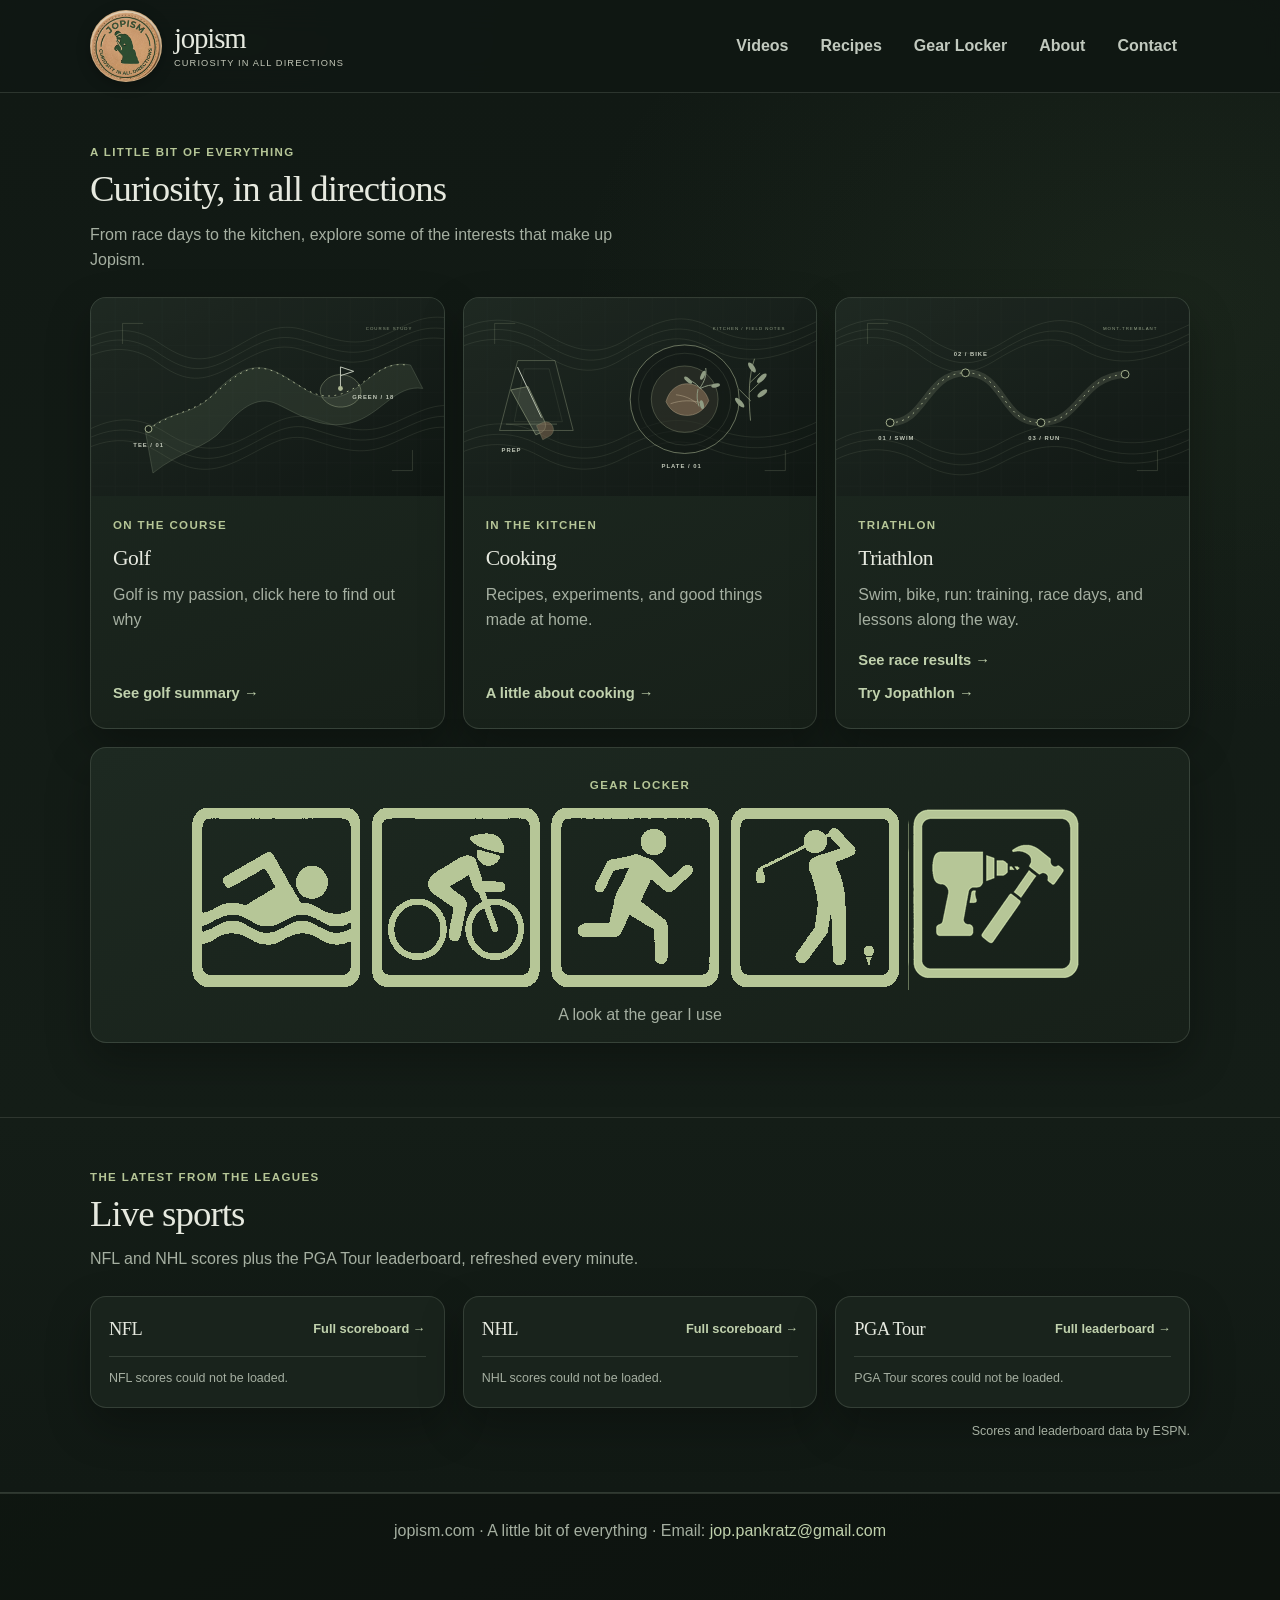
==== commit f30c7070: "t" ====
--- a/index.html
+++ b/index.html
@@ -80,13 +80,13 @@
             </article>
             <a class="interest-card interest-gear interest-gear-wide" href="the_gear_locker.html">
               <div class="interest-gear-heading">
-                <p class="interest-label">Tools & equipment</p>
-                <h3>Gear Locker</h3>
-              </div>
-              <img class="interest-card-image" src="media/interests/gear.svg" alt="" loading="lazy" decoding="async">
+                <p class="interest-label">Gear Locker</p>
+              </div>
+              <div class="interest-gear-art" aria-hidden="true">
+                <img src="media/interests/gear-sports-icons.png" alt="" width="910" height="184" decoding="async">
+              </div>
               <div class="interest-gear-copy">
-                <p>A look at the gear I use for golf, triathlon, cooking, tech, and more.</p>
-                <span class="interest-link">Browse the gear <span aria-hidden="true">→</span></span>
+                <p>A look at the gear I use</p>
               </div>
             </a>
           </div>
--- a/styles.css
+++ b/styles.css
@@ -393,38 +393,45 @@
 
 .interest-gear-wide {
   align-items: center;
-  flex-direction: row;
+  display: grid;
   grid-column: 1 / -1;
-  gap: clamp(18px, 3vw, 42px);
-  min-height: 210px;
-  padding: 28px clamp(24px, 4vw, 52px);
-}
-
-.interest-gear-wide .interest-card-image {
-  aspect-ratio: 1;
-  flex: 0 0 clamp(120px, 16vw, 190px);
-  max-width: 190px;
-  object-fit: contain;
+  grid-template-columns: minmax(0, 1fr);
+  grid-template-rows: auto minmax(0, 1fr) auto;
+  gap: 12px;
+  justify-items: center;
+  min-height: 230px;
+  padding: 28px clamp(24px, 4vw, 52px) 14px;
+}
+
+.interest-gear-art {
+  align-self: center;
+  max-width: 910px;
+  width: 100%;
+}
+
+.interest-gear-art img {
+  display: block;
+  height: auto;
+  width: 100%;
 }
 
 .interest-gear-heading,
 .interest-gear-copy {
-  flex: 1;
   min-width: 0;
-}
-
-.interest-gear-heading h3 {
-  font-size: clamp(1.6rem, 3vw, 2.35rem);
+  text-align: center;
+}
+
+.interest-gear-copy {
+  align-self: end;
+}
+
+.interest-gear-copy > p {
+  color: var(--muted);
   margin: 0;
 }
 
-.interest-gear-copy > p {
-  color: var(--muted);
-  margin-bottom: 16px;
-}
-
 .interest-gear .interest-label {
-  margin-bottom: 8px;
+  margin: 0;
 }
 
 .interest-card-actions {
@@ -1253,23 +1260,14 @@
   }
 
   .interest-gear-wide {
-    flex-direction: column;
+    grid-template-columns: minmax(0, 1fr);
     gap: 10px;
     grid-column: auto;
-    padding: 22px;
-  }
-
-  .interest-gear-wide .interest-card-image {
-    aspect-ratio: 1;
-    flex: initial;
-    max-width: 150px;
-    width: 100%;
-  }
-
-  .interest-gear-heading,
-  .interest-gear-copy {
-    flex: initial;
-    text-align: center;
+    padding: 22px 22px 14px;
+  }
+
+  .interest-gear-art {
+    max-width: 100%;
   }
 
   .interest-grid {
@@ -1964,10 +1962,10 @@
   border: 1px solid rgba(198, 167, 124, 0.55);
   border-radius: 50%;
   box-shadow: 0 3px 14px rgba(0, 0, 0, 0.28);
-  height: 58px;
+  height: 72px;
   object-fit: cover;
   object-position: center;
-  width: 58px;
+  width: 72px;
 }
 
 .site-header .brand-signature {
@@ -2013,8 +2011,8 @@
   }
 
   .site-header .brand-image {
-    height: 46px;
-    width: 46px;
+    height: 54px;
+    width: 54px;
   }
 
   .site-header .brand-name {
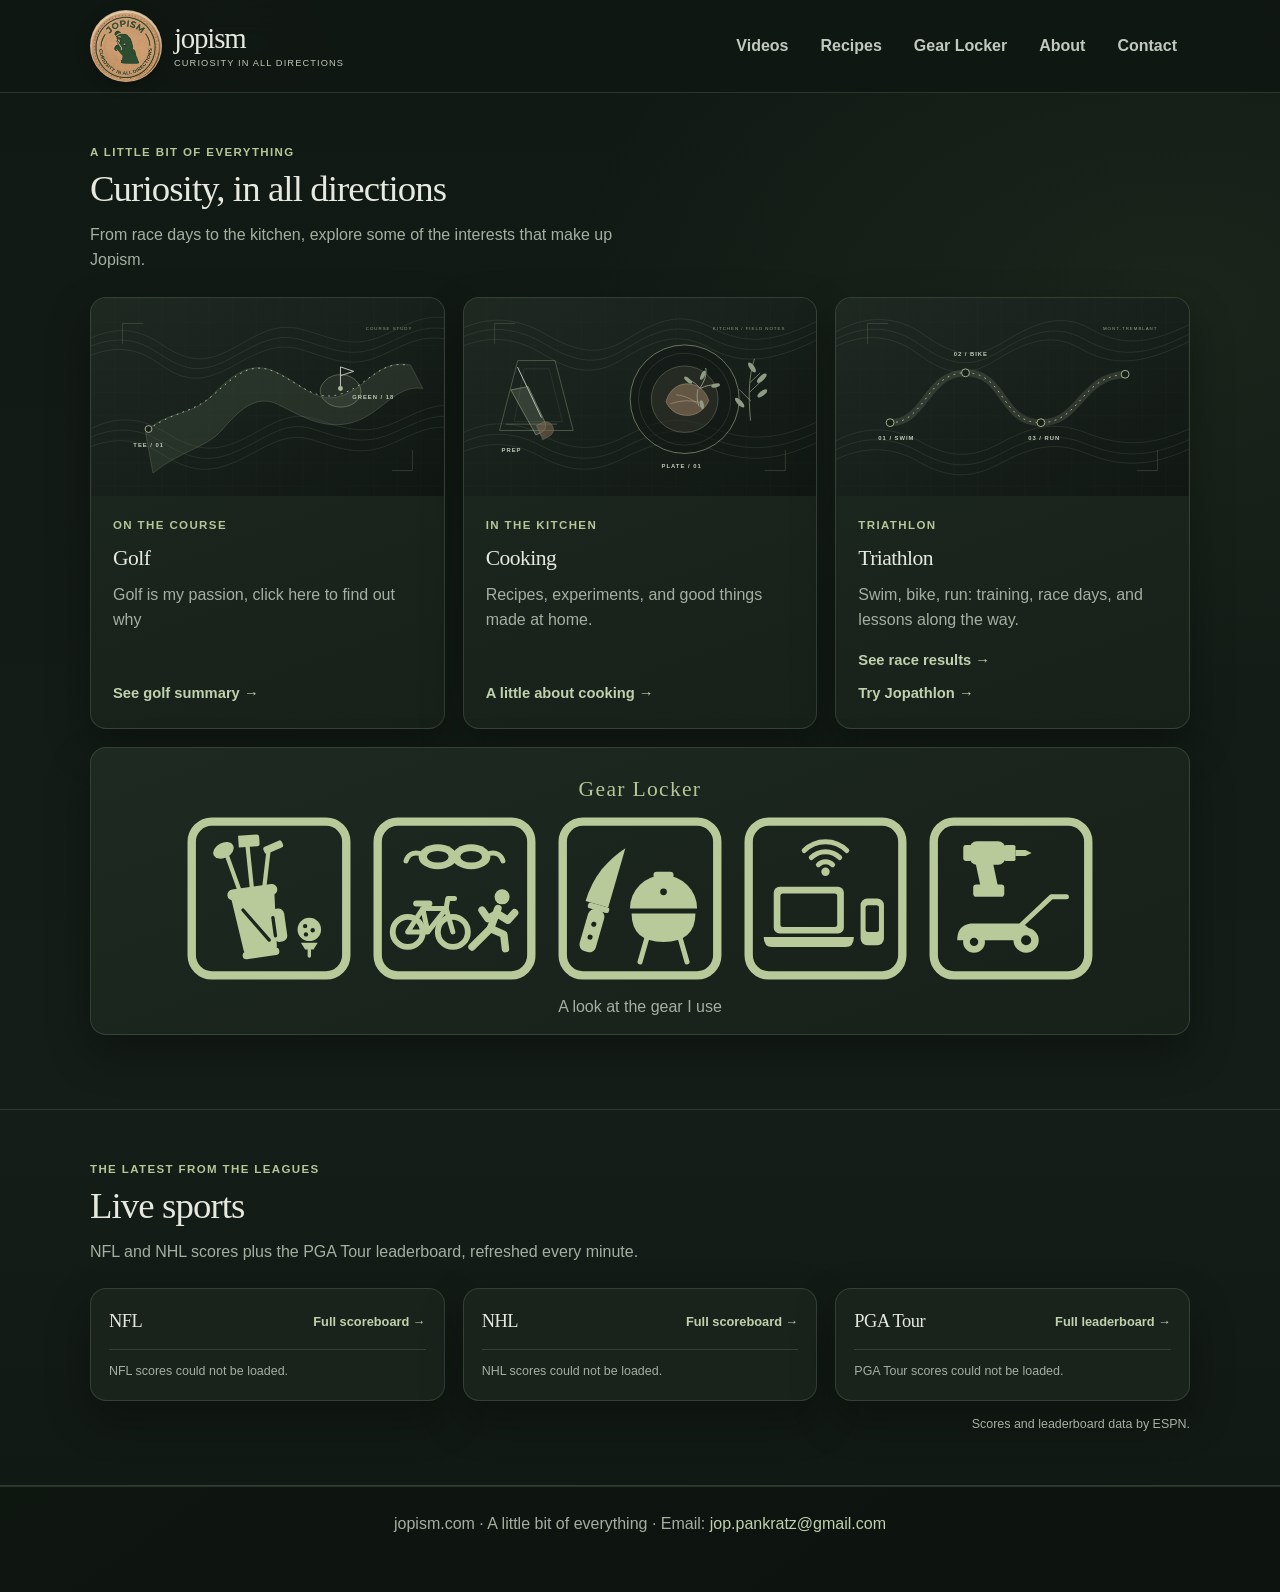
==== commit 2ae9eec8: "h" ====
--- a/index.html
+++ b/index.html
@@ -83,7 +83,11 @@
                 <p class="interest-label">Gear Locker</p>
               </div>
               <div class="interest-gear-art" aria-hidden="true">
-                <img src="media/interests/gear-sports-icons.png" alt="" width="910" height="184" decoding="async">
+                <img src="media/interests/golf-gear.svg" alt="" width="200" height="200" decoding="async">
+                <img src="media/interests/endurance-gear.svg" alt="" width="200" height="200" decoding="async">
+                <img src="media/interests/kitchen-gear.svg" alt="" width="200" height="200" decoding="async">
+                <img src="media/interests/tech-gear.svg" alt="" width="200" height="200" decoding="async">
+                <img src="media/interests/workshop-gear.svg" alt="" width="200" height="200" decoding="async">
               </div>
               <div class="interest-gear-copy">
                 <p>A look at the gear I use</p>
--- a/styles.css
+++ b/styles.css
@@ -405,6 +405,9 @@
 
 .interest-gear-art {
   align-self: center;
+  display: grid;
+  gap: clamp(8px, 1.5vw, 18px);
+  grid-template-columns: repeat(5, minmax(0, 1fr));
   max-width: 910px;
   width: 100%;
 }
@@ -431,7 +434,13 @@
 }
 
 .interest-gear .interest-label {
+  font-family: Georgia, "Times New Roman", serif;
+  font-size: 1.35rem;
+  font-weight: 500;
+  letter-spacing: 0.06em;
+  line-height: 1.25;
   margin: 0;
+  text-transform: none;
 }
 
 .interest-card-actions {
@@ -1268,6 +1277,11 @@
 
   .interest-gear-art {
     max-width: 100%;
+    grid-template-columns: repeat(3, minmax(0, 1fr));
+  }
+
+  .interest-gear-art img:last-child {
+    grid-column: 2;
   }
 
   .interest-grid {
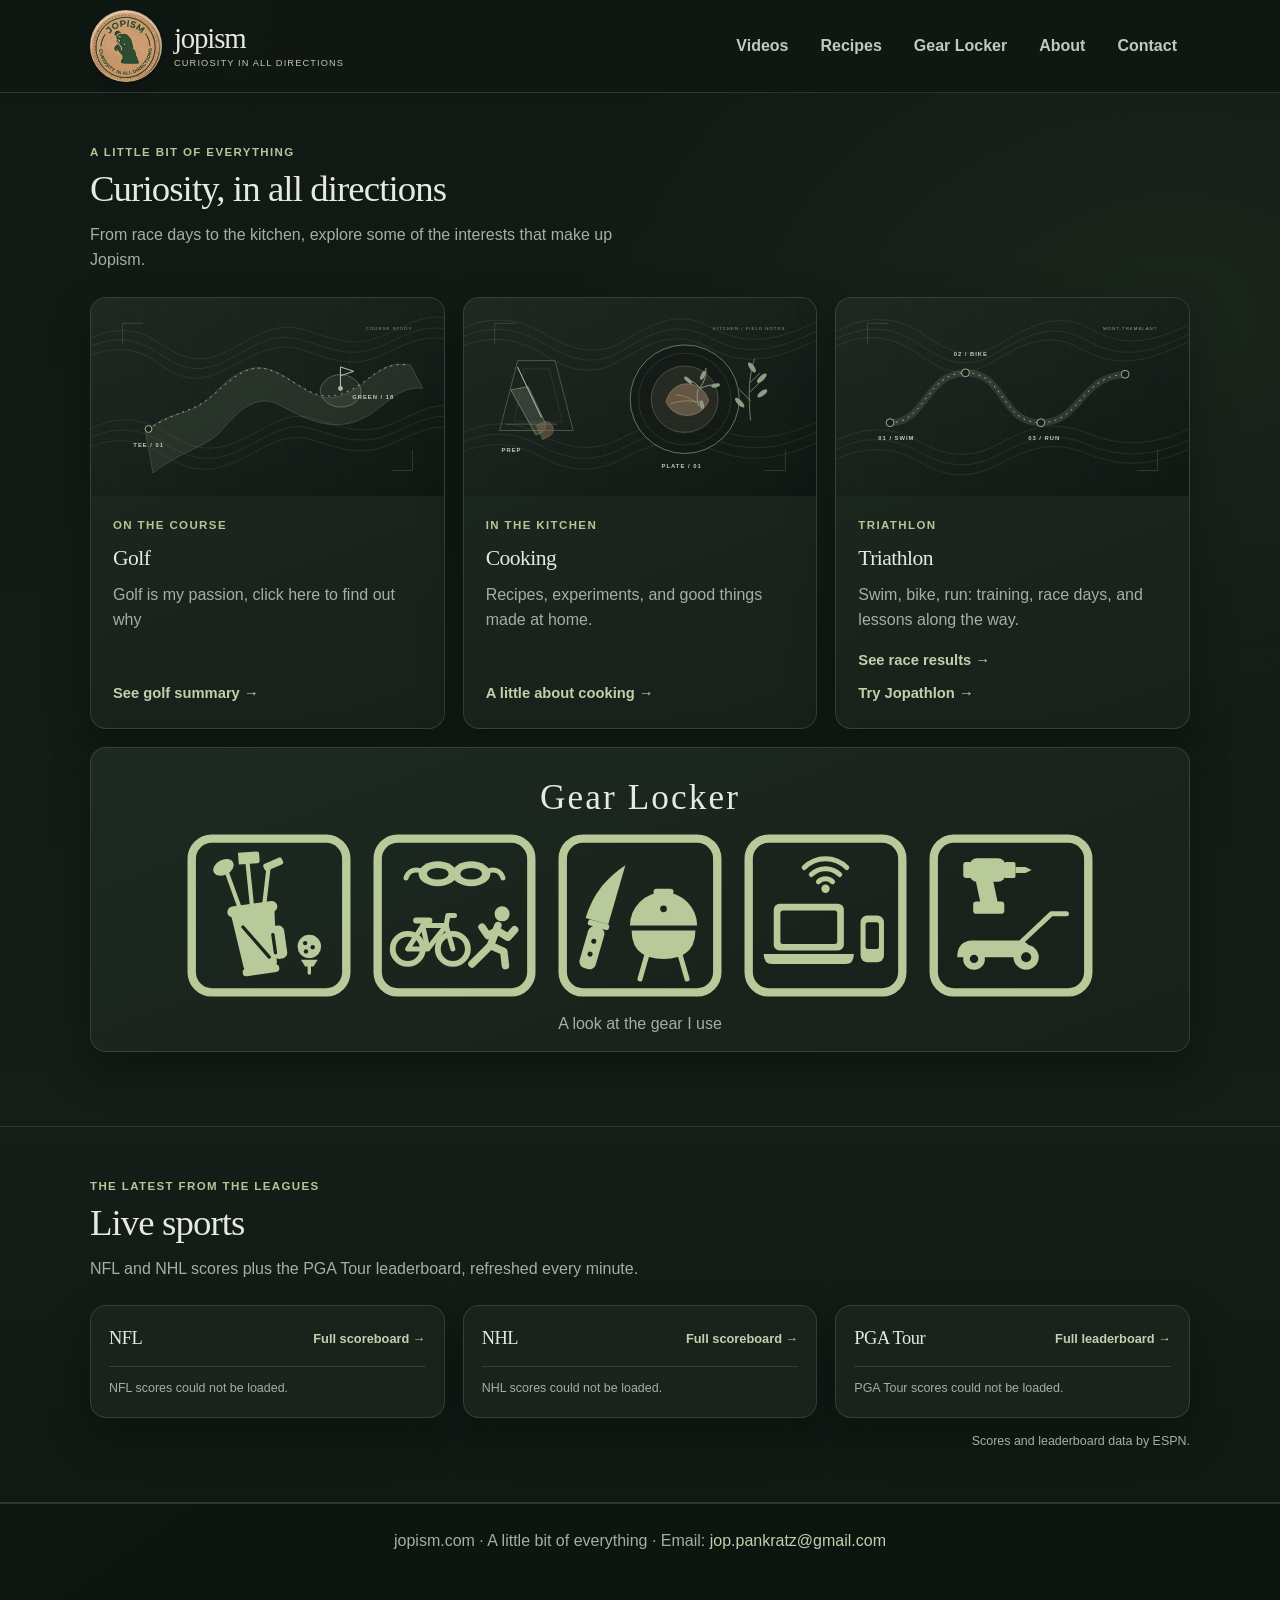
==== commit b57e12a5: "r" ====
--- a/index.html
+++ b/index.html
@@ -80,7 +80,7 @@
             </article>
             <a class="interest-card interest-gear interest-gear-wide" href="the_gear_locker.html">
               <div class="interest-gear-heading">
-                <p class="interest-label">Gear Locker</p>
+                <h3>Gear Locker</h3>
               </div>
               <div class="interest-gear-art" aria-hidden="true">
                 <img src="media/interests/golf-gear.svg" alt="" width="200" height="200" decoding="async">
--- a/styles.css
+++ b/styles.css
@@ -433,14 +433,10 @@
   margin: 0;
 }
 
-.interest-gear .interest-label {
-  font-family: Georgia, "Times New Roman", serif;
-  font-size: 1.35rem;
-  font-weight: 500;
+.interest-card.interest-gear .interest-gear-heading h3 {
+  font-size: clamp(1.7rem, 3vw, 2.2rem);
   letter-spacing: 0.06em;
-  line-height: 1.25;
   margin: 0;
-  text-transform: none;
 }
 
 .interest-card-actions {
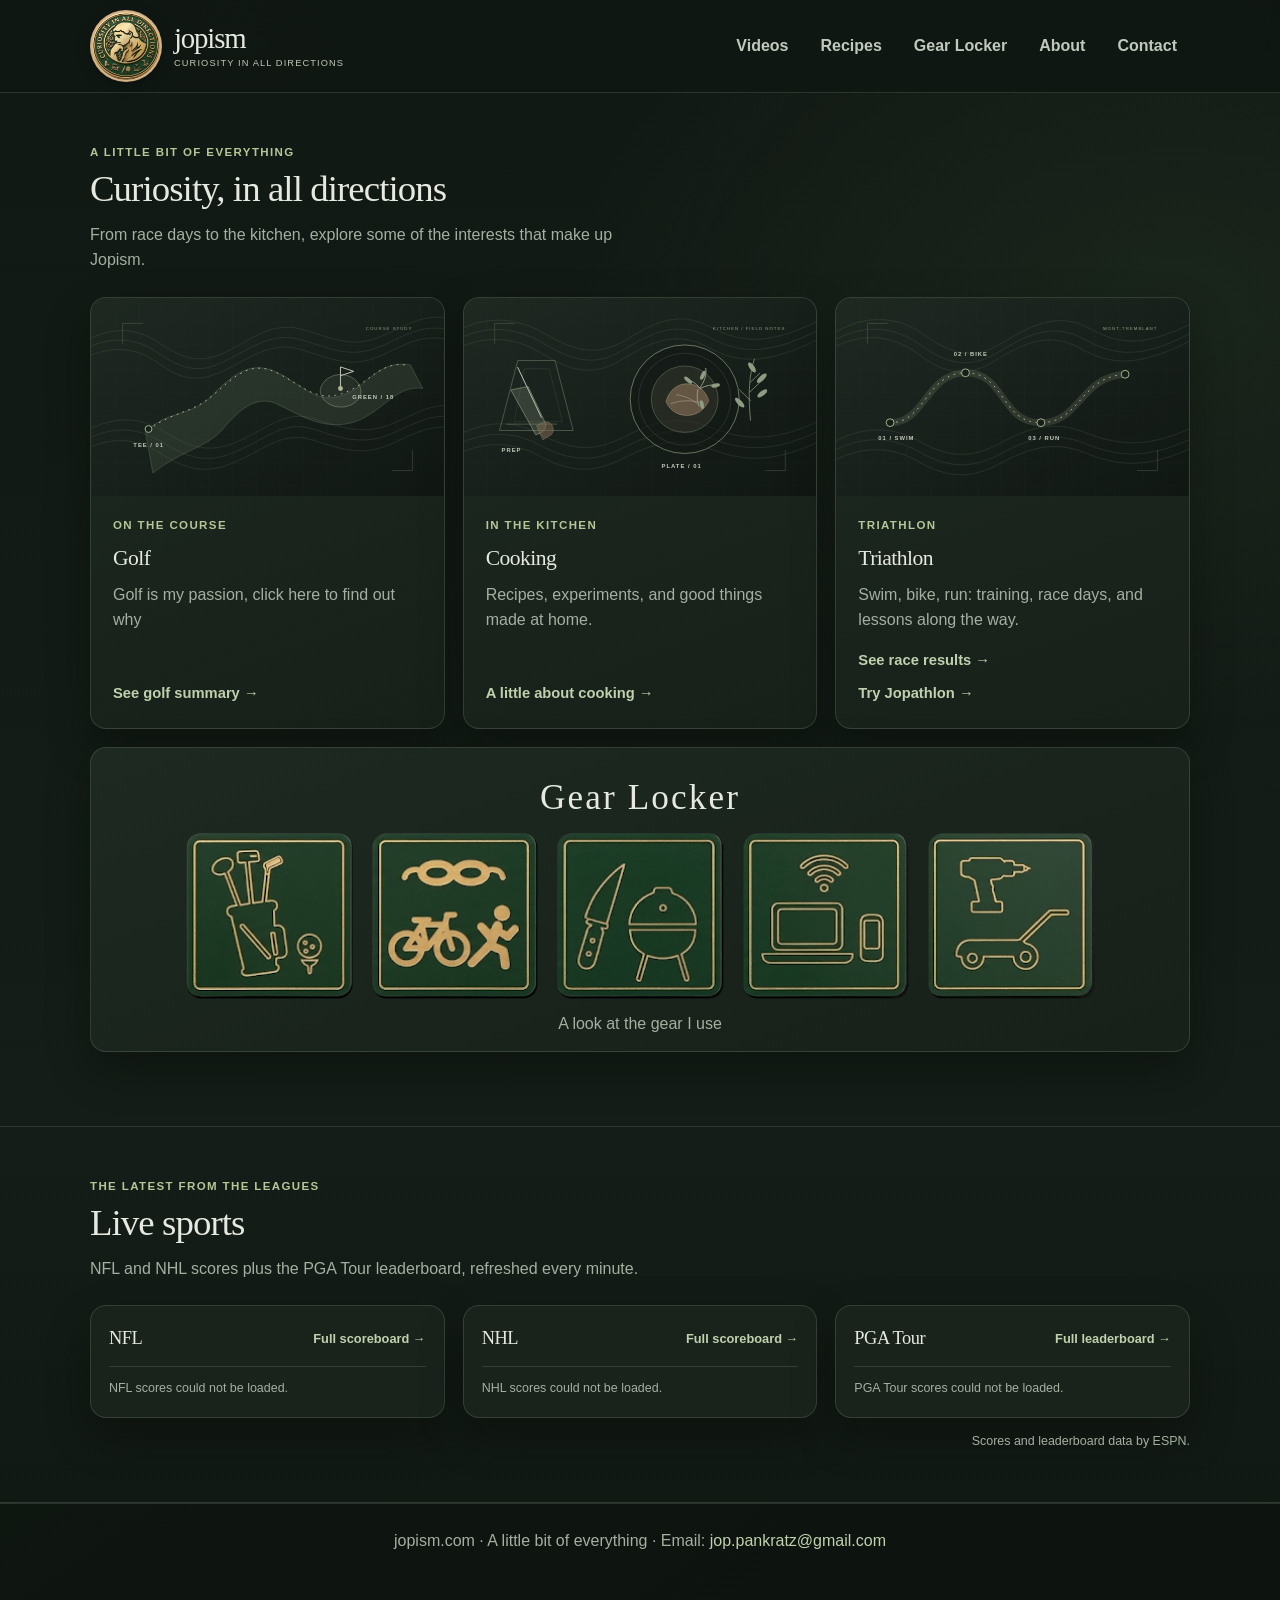
==== commit 692b7b76: "t" ====
--- a/index.html
+++ b/index.html
@@ -83,11 +83,11 @@
                 <h3>Gear Locker</h3>
               </div>
               <div class="interest-gear-art" aria-hidden="true">
-                <img src="media/interests/golf-gear.svg" alt="" width="200" height="200" decoding="async">
-                <img src="media/interests/endurance-gear.svg" alt="" width="200" height="200" decoding="async">
-                <img src="media/interests/kitchen-gear.svg" alt="" width="200" height="200" decoding="async">
-                <img src="media/interests/tech-gear.svg" alt="" width="200" height="200" decoding="async">
-                <img src="media/interests/workshop-gear.svg" alt="" width="200" height="200" decoding="async">
+                <img src="media/interests/golf-gear-outline.png" alt="" width="166" height="166" decoding="async">
+                <img src="media/interests/endurance-gear-outline.png" alt="" width="166" height="166" decoding="async">
+                <img src="media/interests/kitchen-gear-outline.png" alt="" width="166" height="166" decoding="async">
+                <img src="media/interests/tech-gear-outline.png" alt="" width="166" height="166" decoding="async">
+                <img src="media/interests/workshop-gear-outline.png" alt="" width="166" height="166" decoding="async">
               </div>
               <div class="interest-gear-copy">
                 <p>A look at the gear I use</p>
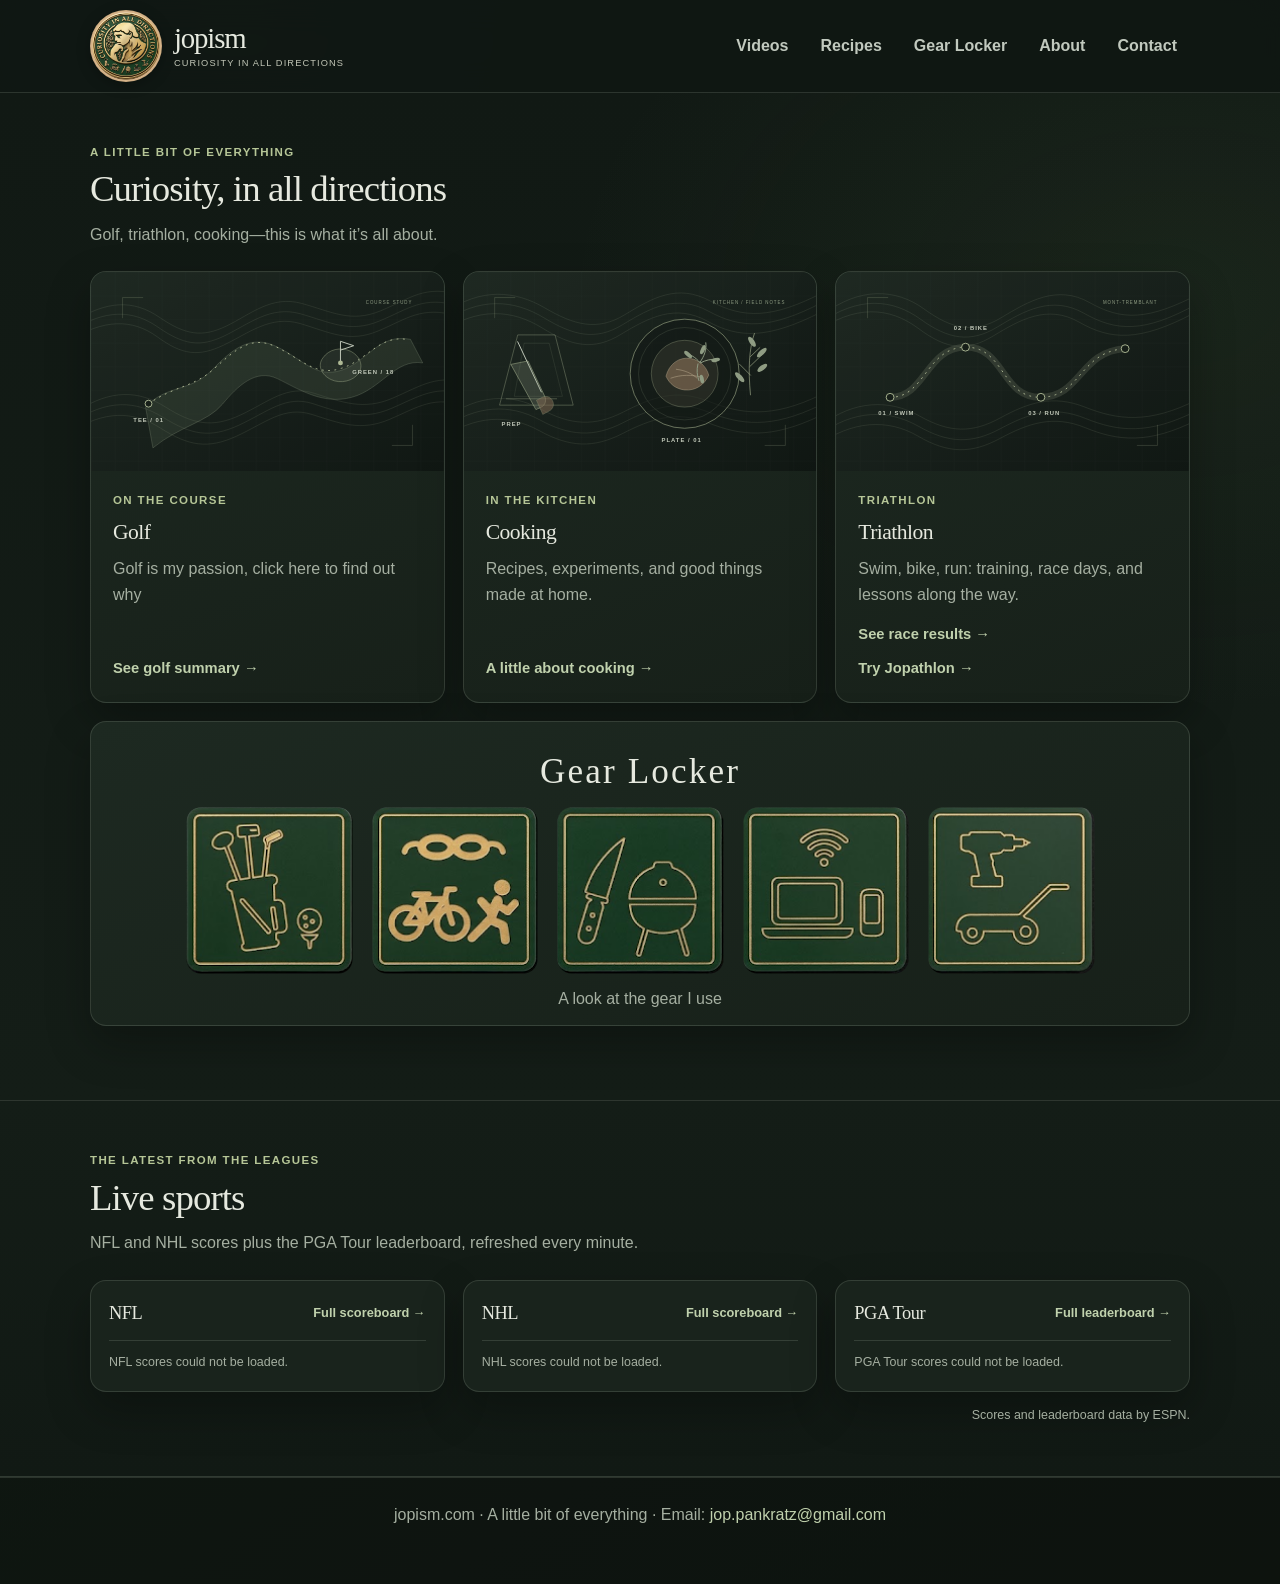
==== commit 826f138b: "u" ====
--- a/index.html
+++ b/index.html
@@ -44,7 +44,7 @@
             <p class="eyebrow">A little bit of everything</p>
             <h2 id="interests-heading">Curiosity, in all directions</h2>
             <p class="intro-copy">
-              From race days to the kitchen, explore some of the interests that make up Jopism.
+              Golf, triathlon, cooking—this is what it’s all about.
             </p>
           </div>
           <div class="interest-grid">
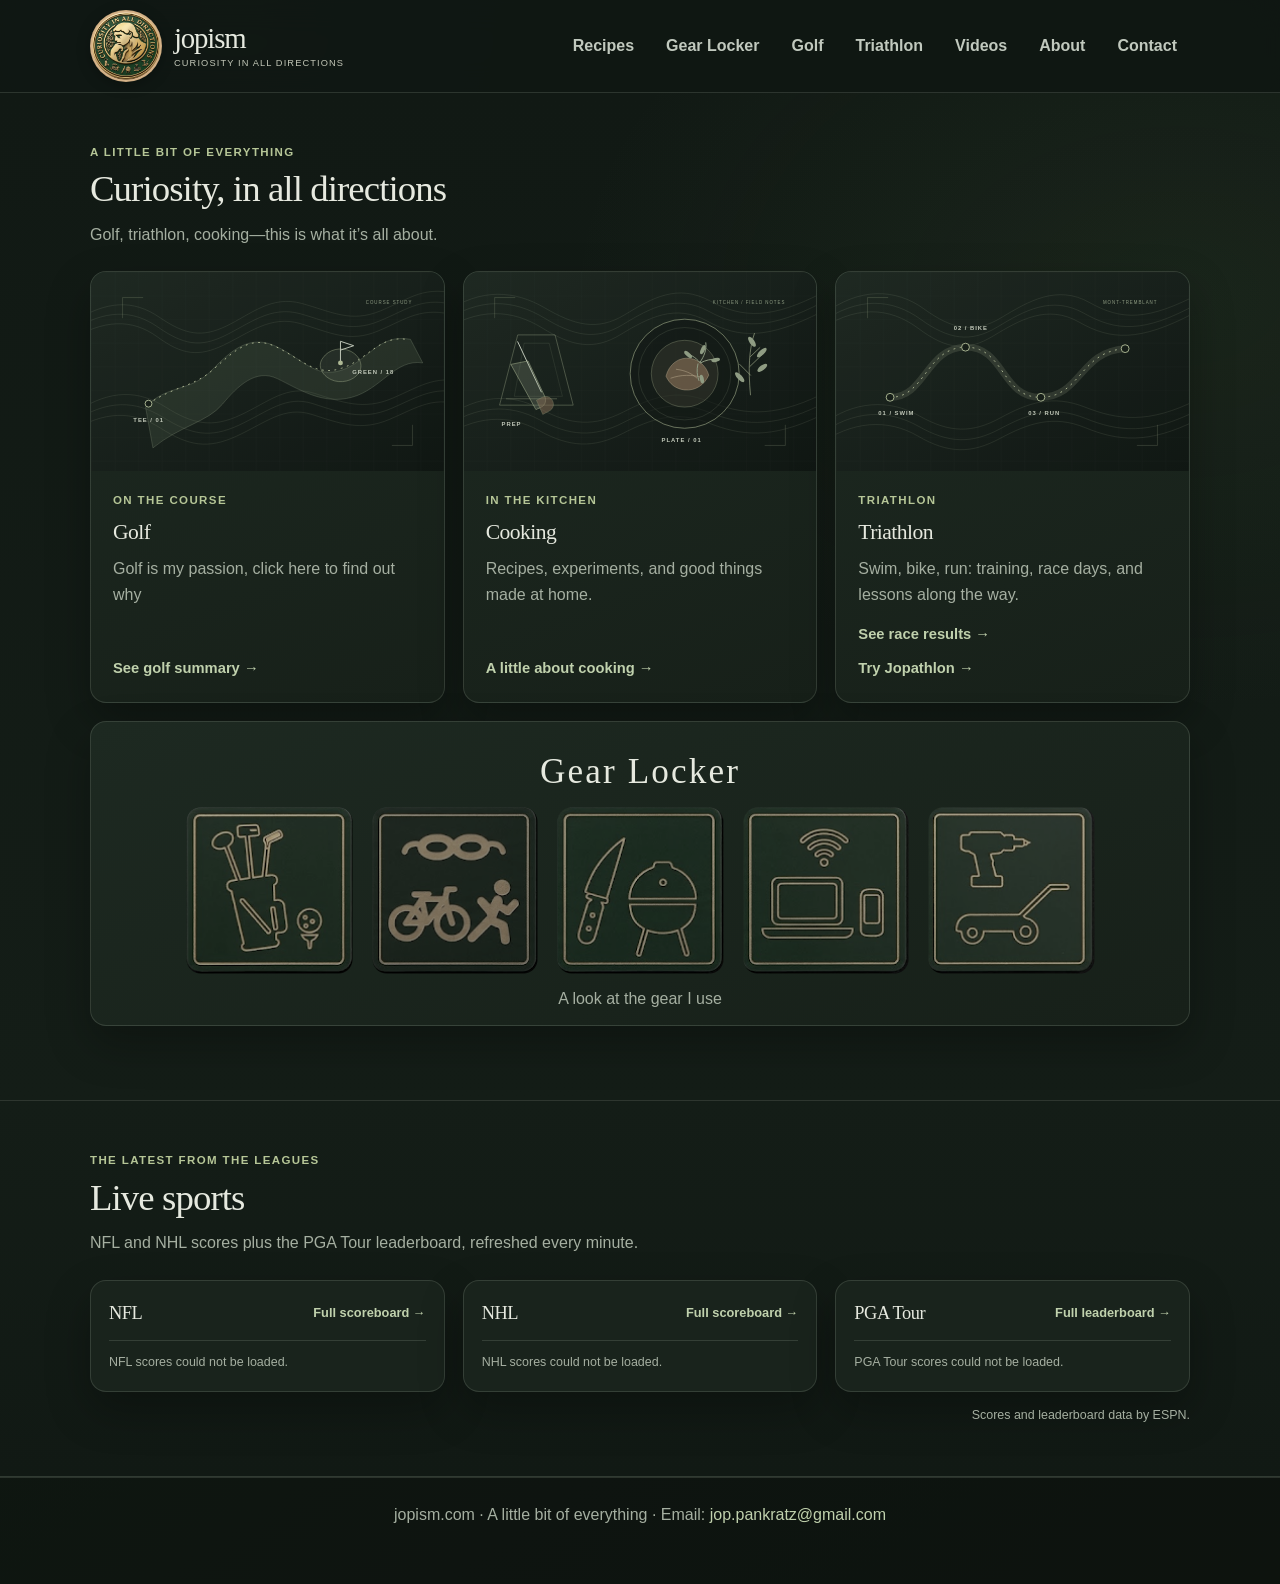
==== commit 1e05a447: "u" ====
--- a/index.html
+++ b/index.html
@@ -28,9 +28,11 @@
           </span>
         </a>
         <nav class="top-nav" aria-label="Main navigation">
-          <a href="videos.html">Videos</a>
           <a href="cookbook/index.html">Recipes</a>
           <a href="the_gear_locker.html">Gear Locker</a>
+          <a href="index.html#golf-activities">Golf</a>
+          <a href="index.html#triathlon-results">Triathlon</a>
+          <a href="videos.html">Videos</a>
           <a href="page.html?slug=about">About</a>
           <a href="mailto:jop.pankratz@gmail.com">Contact</a>
         </nav>
--- a/styles.css
+++ b/styles.css
@@ -414,8 +414,13 @@
 
 .interest-gear-art img {
   display: block;
+  filter: saturate(0.62) brightness(0.78);
   height: auto;
   width: 100%;
+}
+
+.interest-gear-art img:nth-child(2) {
+  filter: saturate(0.48) brightness(0.66);
 }
 
 .interest-gear-heading,
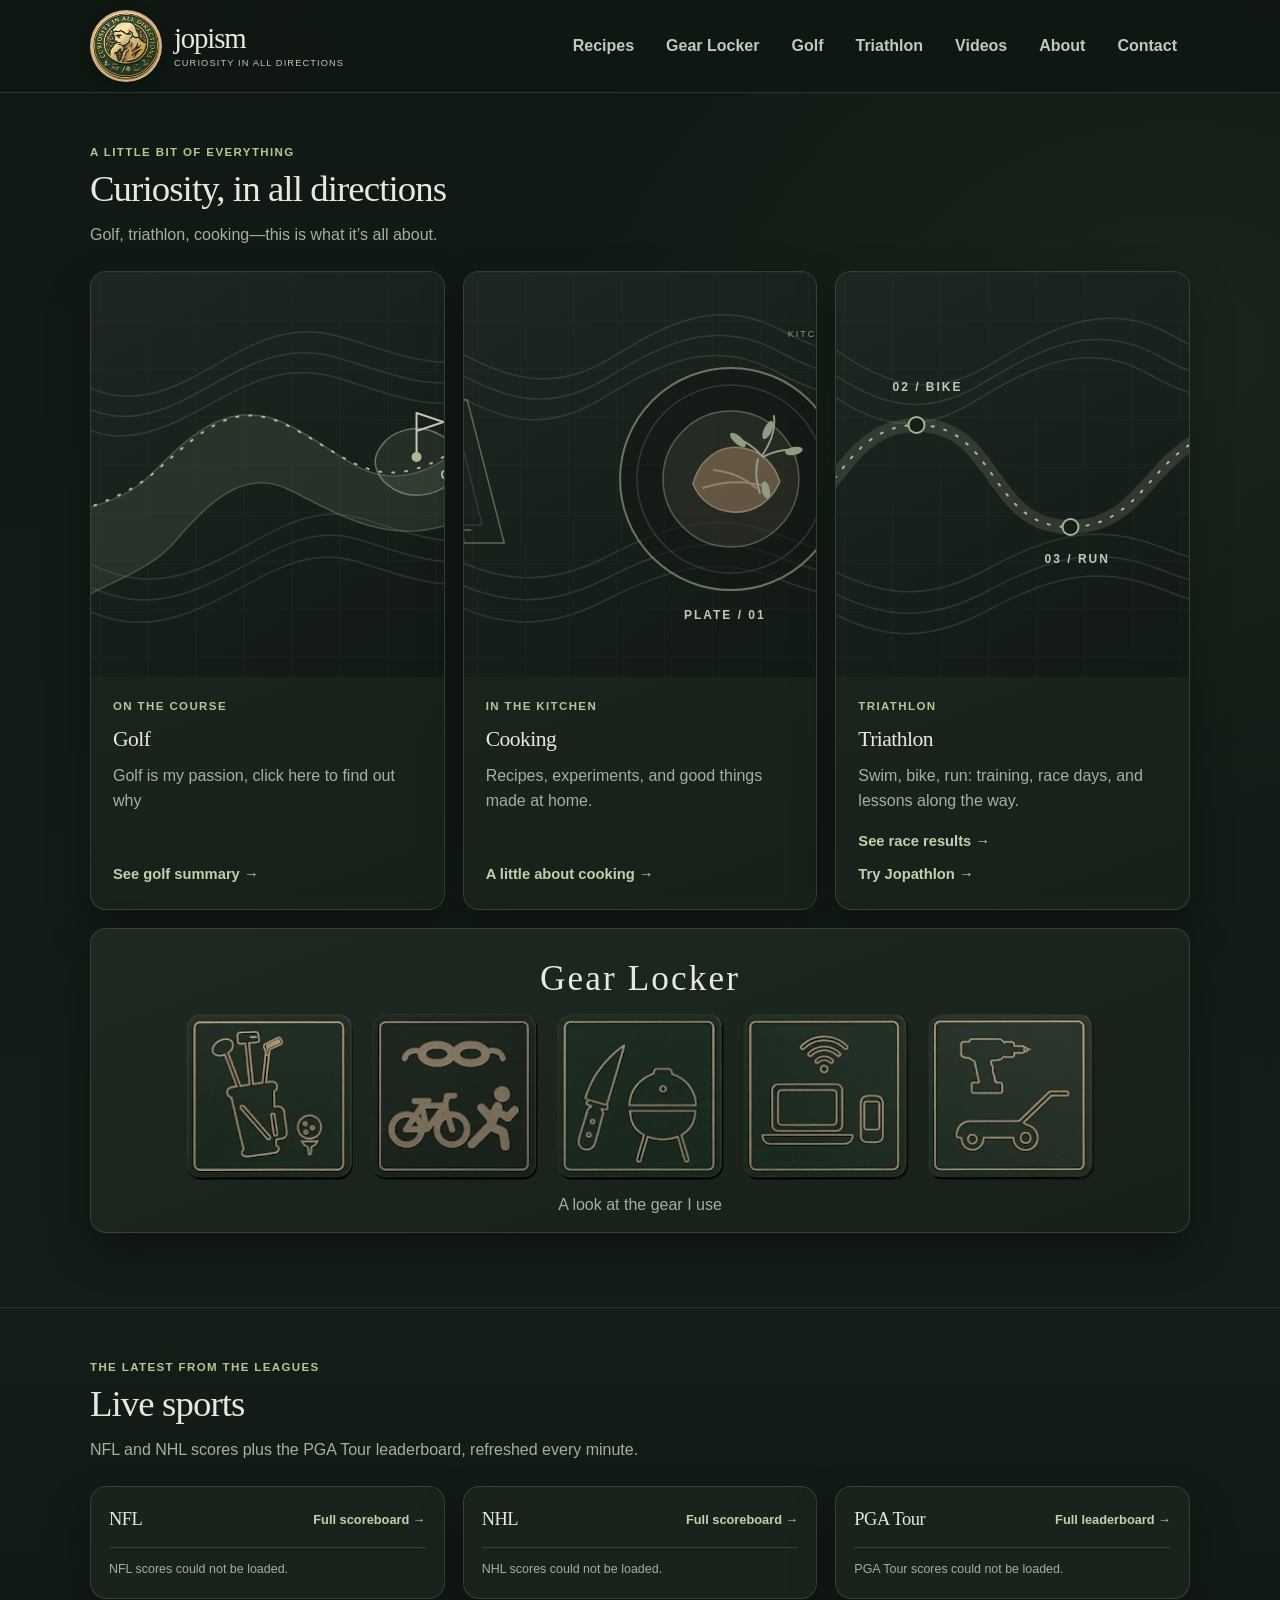
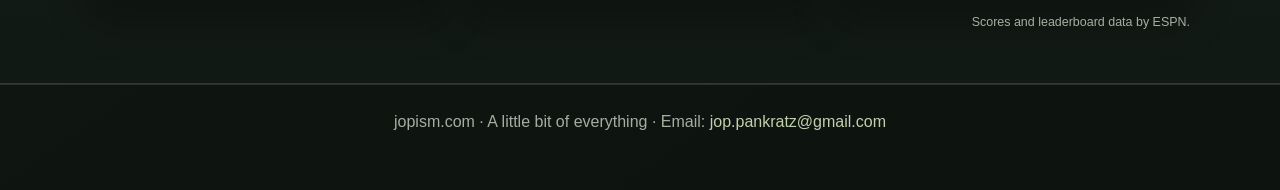
==== commit 39f57e2d: "lighthouse" ====
--- a/index.html
+++ b/index.html
@@ -21,6 +21,8 @@
             class="brand-image"
             src="media/branding/jopism-mark.png"
             alt=""
+            width="116"
+            height="48"
           />
           <span class="brand-signature">
             <span class="brand-name">jopism</span>
@@ -51,7 +53,7 @@
           </div>
           <div class="interest-grid">
             <a class="interest-card interest-golf" href="#golf-activities">
-              <img class="interest-card-image" src="media/interests/golf.svg" alt="" loading="lazy" decoding="async">
+              <img class="interest-card-image" src="media/interests/golf.svg" alt="" width="720" height="405" fetchpriority="high" decoding="async">
               <div class="interest-card-content">
                 <p class="interest-label">On the course</p>
                 <h3>Golf</h3>
@@ -60,7 +62,7 @@
               </div>
             </a>
             <a class="interest-card interest-cooking" href="#cooking">
-              <img class="interest-card-image" src="media/interests/cooking.svg" alt="" loading="lazy" decoding="async">
+              <img class="interest-card-image" src="media/interests/cooking.svg" alt="" width="720" height="405" loading="lazy" decoding="async">
               <div class="interest-card-content">
                 <p class="interest-label">In the kitchen</p>
                 <h3>Cooking</h3>
@@ -69,7 +71,7 @@
               </div>
             </a>
             <article class="interest-card interest-triathlon">
-              <img class="interest-card-image" src="media/interests/triathlon.svg" alt="" loading="lazy" decoding="async">
+              <img class="interest-card-image" src="media/interests/triathlon.svg" alt="" width="720" height="405" loading="lazy" decoding="async">
               <div class="interest-card-content">
                 <p class="interest-label">Triathlon</p>
                 <h3>Triathlon</h3>
@@ -85,11 +87,11 @@
                 <h3>Gear Locker</h3>
               </div>
               <div class="interest-gear-art" aria-hidden="true">
-                <img src="media/interests/golf-gear-outline.png" alt="" width="166" height="166" decoding="async">
-                <img src="media/interests/endurance-gear-outline.png" alt="" width="166" height="166" decoding="async">
-                <img src="media/interests/kitchen-gear-outline.png" alt="" width="166" height="166" decoding="async">
-                <img src="media/interests/tech-gear-outline.png" alt="" width="166" height="166" decoding="async">
-                <img src="media/interests/workshop-gear-outline.png" alt="" width="166" height="166" decoding="async">
+                <img src="media/interests/golf-gear-outline.png" alt="" width="166" height="166" loading="lazy" decoding="async">
+                <img src="media/interests/endurance-gear-outline.png" alt="" width="166" height="166" loading="lazy" decoding="async">
+                <img src="media/interests/kitchen-gear-outline.png" alt="" width="166" height="166" loading="lazy" decoding="async">
+                <img src="media/interests/tech-gear-outline.png" alt="" width="166" height="166" loading="lazy" decoding="async">
+                <img src="media/interests/workshop-gear-outline.png" alt="" width="166" height="166" loading="lazy" decoding="async">
               </div>
               <div class="interest-gear-copy">
                 <p>A look at the gear I use</p>
--- a/styles.css
+++ b/styles.css
@@ -590,6 +590,12 @@
   padding: 0;
 }
 
+.sports-team-scores {
+  list-style: none;
+  margin: 0;
+  padding: 0;
+}
+
 .sports-game {
   border-bottom: 1px solid var(--border);
   padding: 12px 0 10px;
